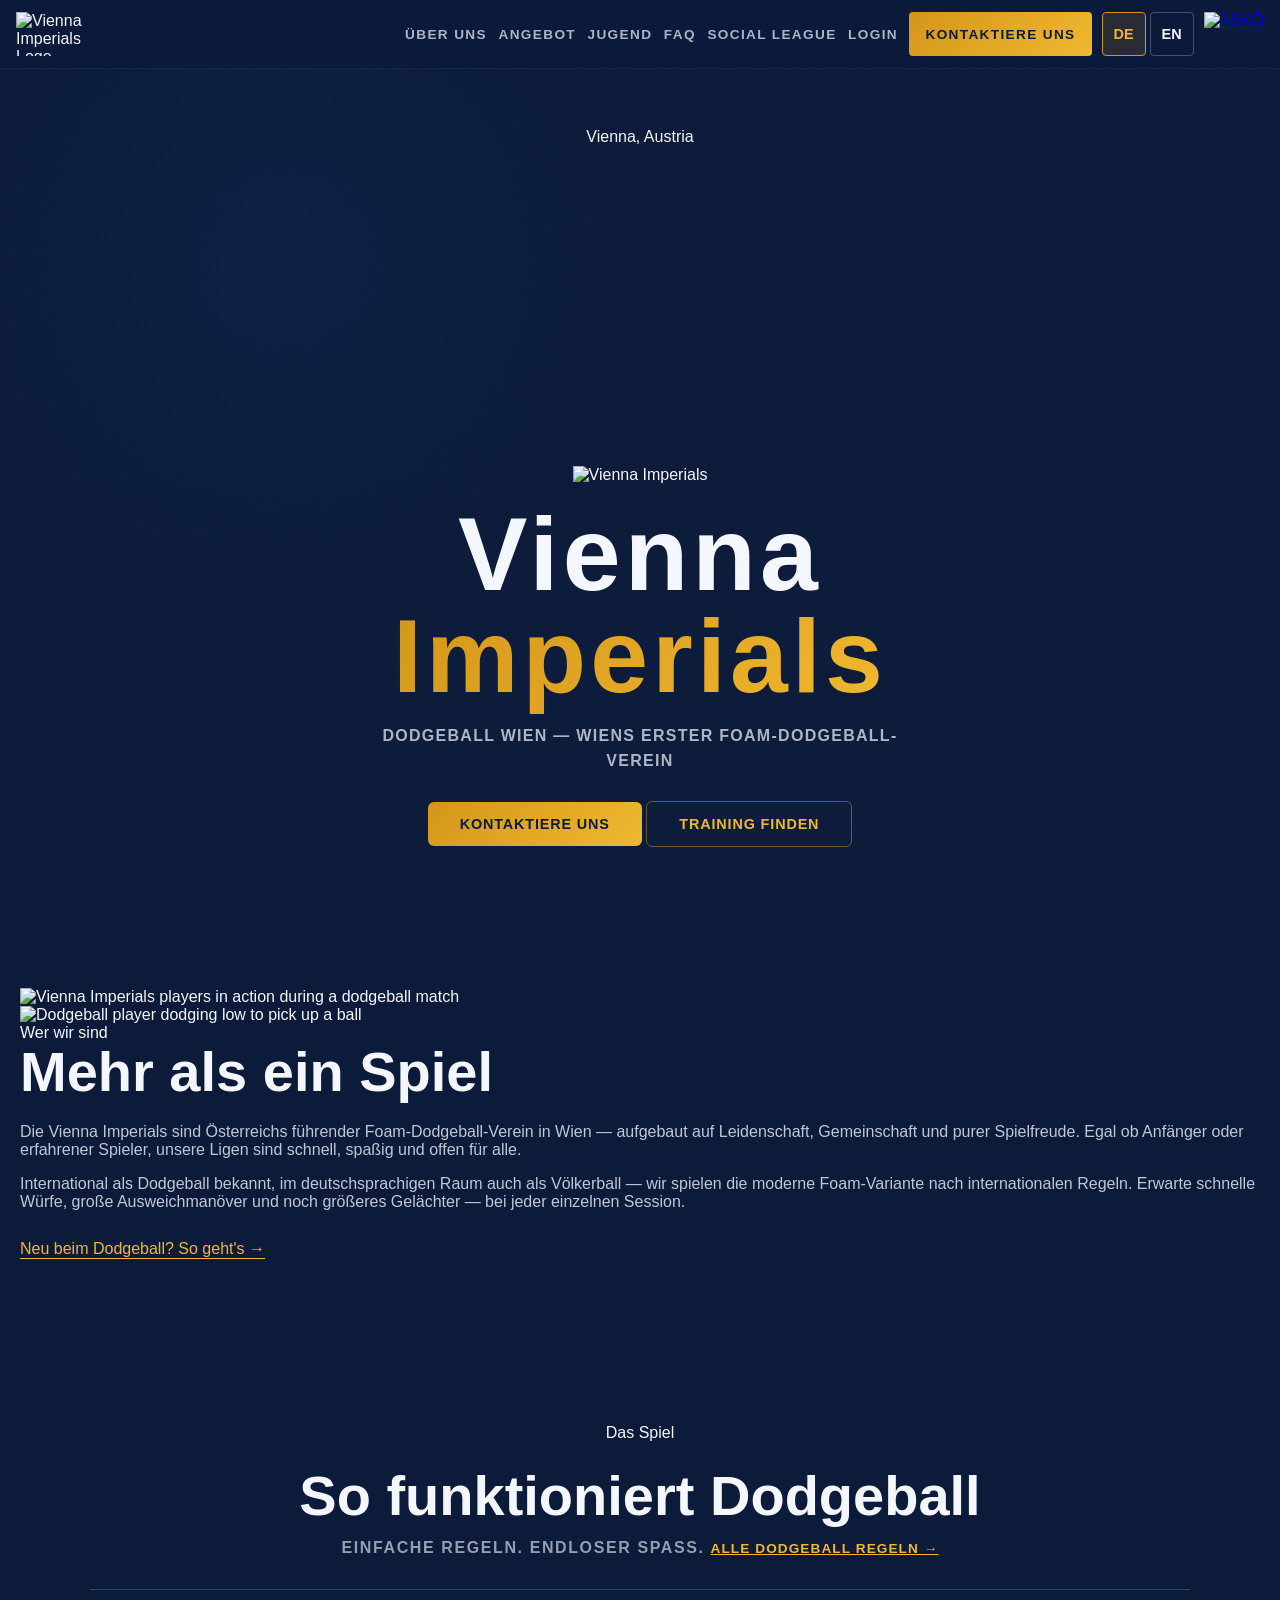
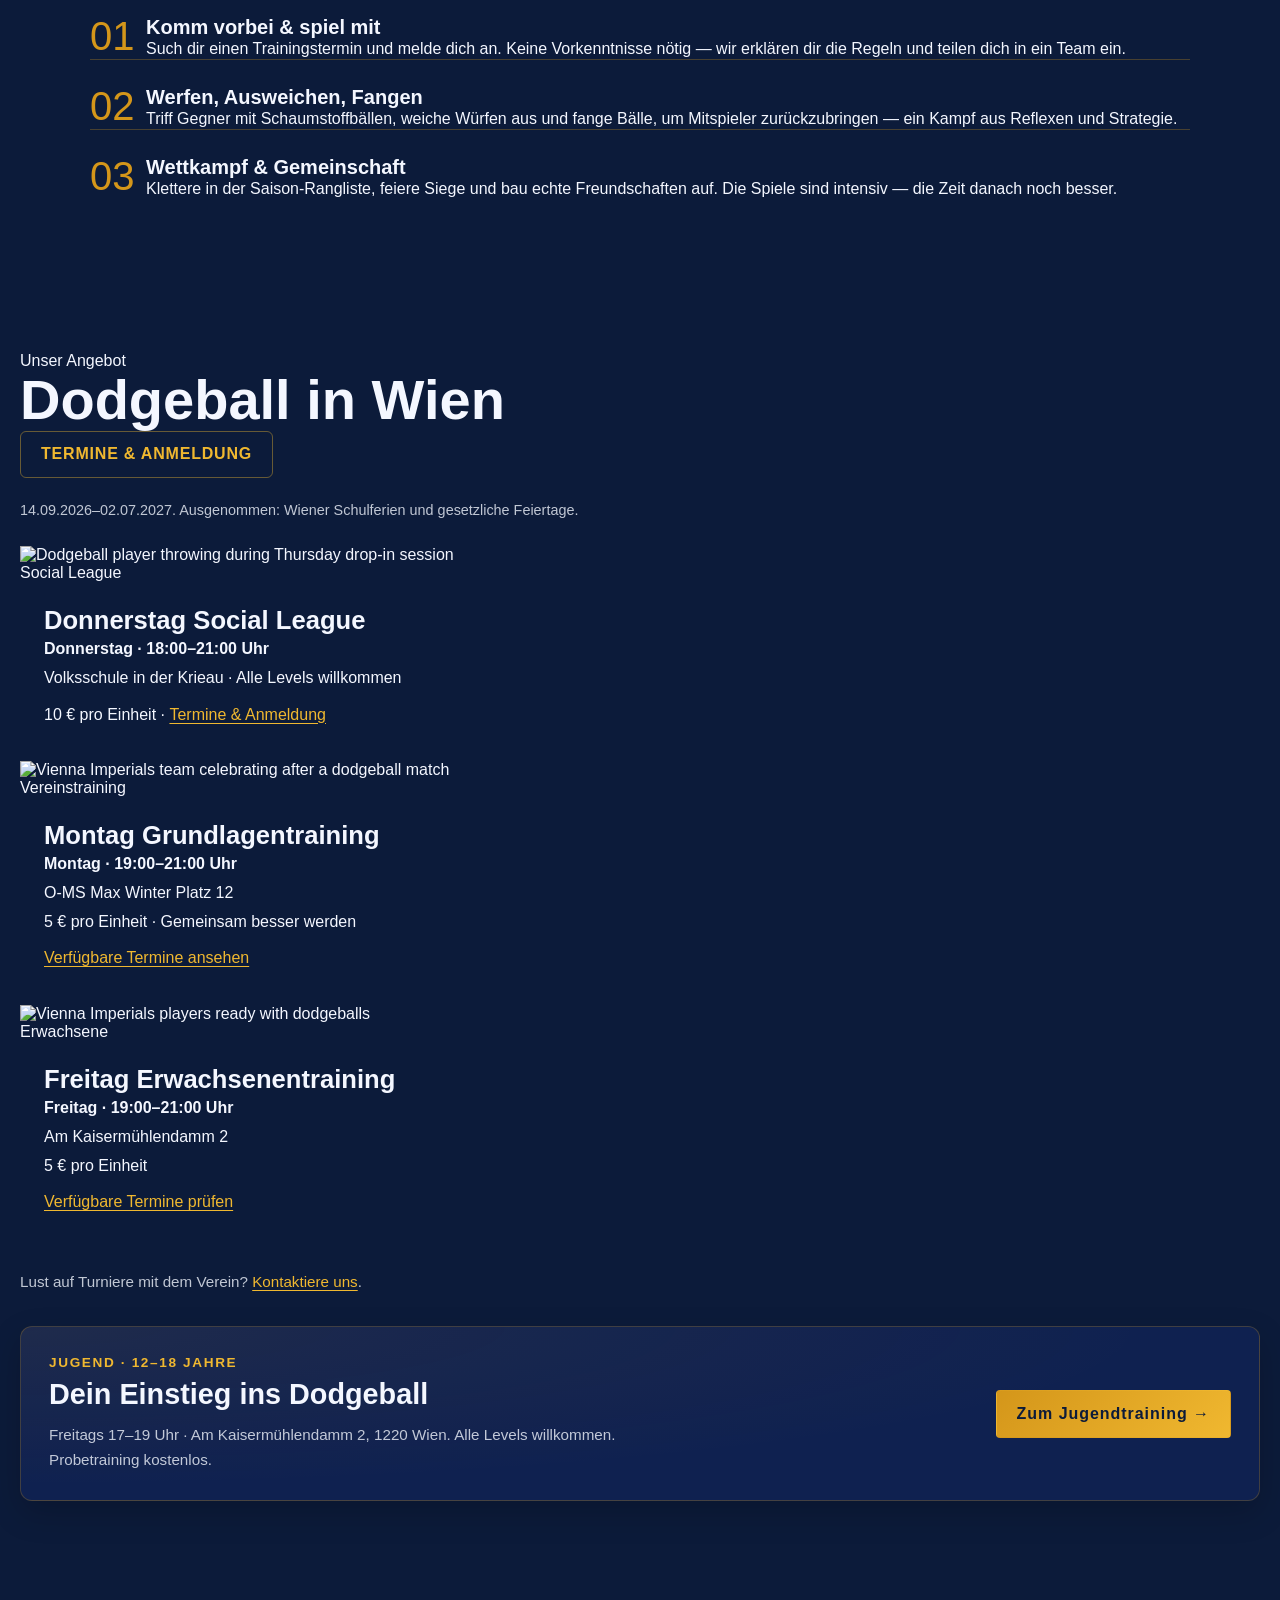
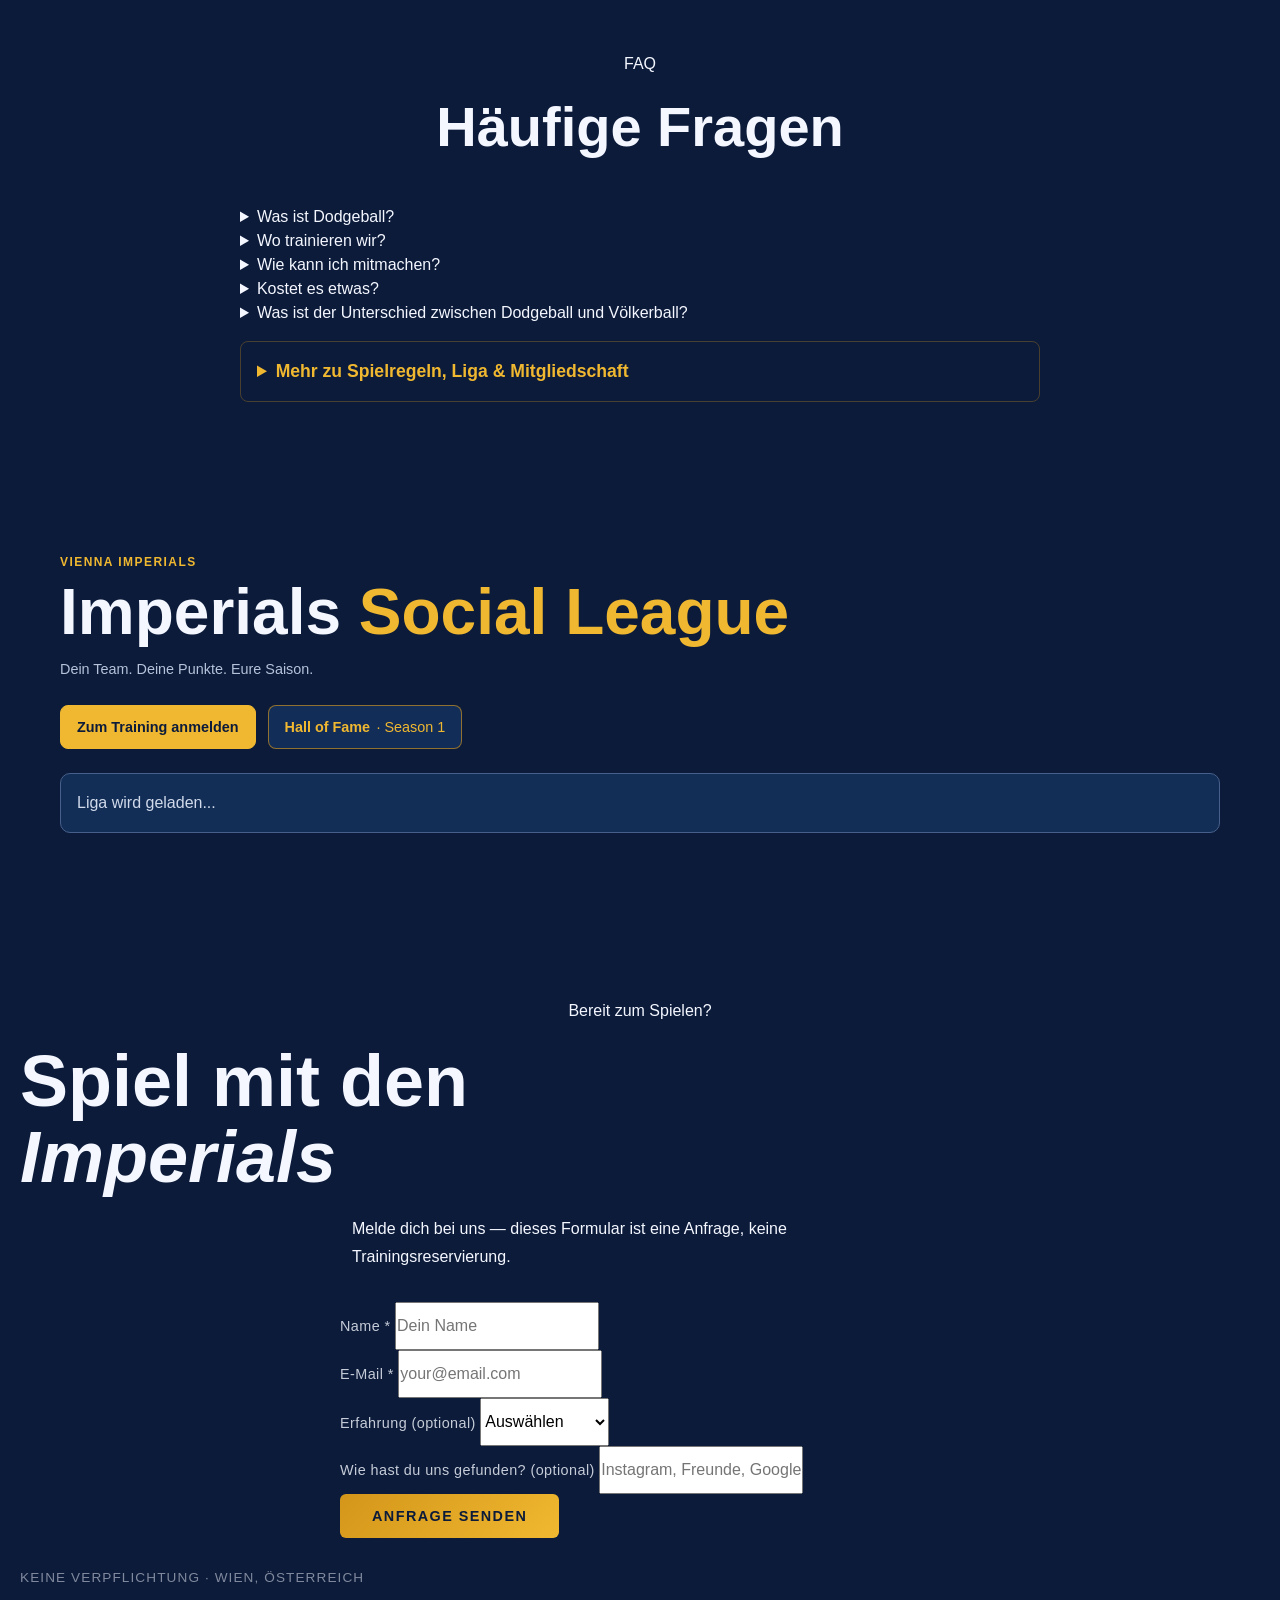
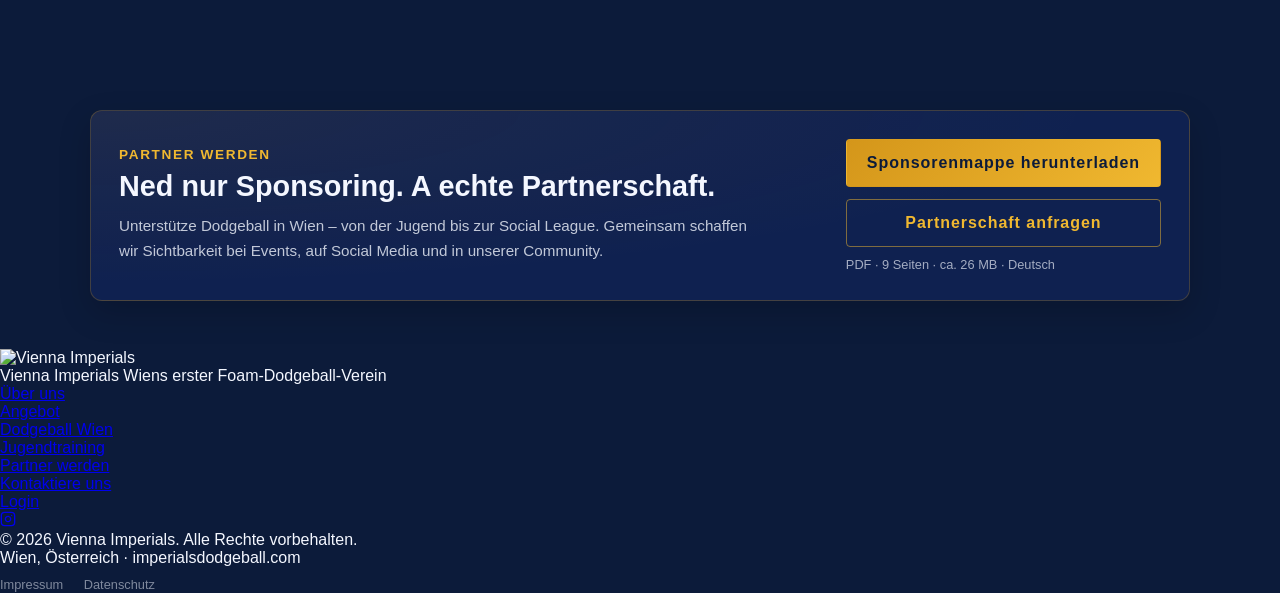
==== index.html @ 4cd4fb14 "Restore compact standings and centralize Head Ref login Default to Season 2 standings, keep rankings" ====
<!DOCTYPE html>
<html lang="de">
<head>
  <meta charset="UTF-8" />
  <meta name="viewport" content="width=device-width, initial-scale=1.0" />
  <link rel="icon" href="/favicon.ico" sizes="any">
  <link rel="icon" type="image/png" sizes="32x32" href="/favicon-32x32.png">
  <link rel="icon" type="image/png" sizes="16x16" href="/favicon-16x16.png">
  <link rel="apple-touch-icon" sizes="180x180" href="/apple-touch-icon.png">
  <title>Vienna Imperials — Dodgeball Wien | Völkerball in Wien</title>
  <meta name="description" content="Vienna Imperials – Dodgeball Wien. Wiens erster Foam-Dodgeball-Verein. Völkerball neu gedacht: Jetzt mitspielen! Vienna's first competitive foam dodgeball club." />
  <link rel="canonical" href="https://www.imperialsdodgeball.com/" />

  <!-- Hreflang -->
  <link rel="alternate" hreflang="de-AT" href="https://www.imperialsdodgeball.com/" />
  <link rel="alternate" hreflang="en" href="https://www.imperialsdodgeball.com/" />
  <link rel="alternate" hreflang="x-default" href="https://www.imperialsdodgeball.com/" />

  <!-- Open Graph -->
  <meta property="og:type" content="website" />
  <meta property="og:url" content="https://www.imperialsdodgeball.com/" />
  <meta property="og:title" content="Vienna Imperials — Dodgeball Wien | Völkerball in Wien" />
  <meta property="og:description" content="Vienna Imperials – Dodgeball Wien. Wiens erster Foam-Dodgeball-Verein. Völkerball neu gedacht: Jetzt mitspielen! Vienna's first competitive foam dodgeball club." />
  <meta property="og:image" content="https://www.imperialsdodgeball.com/og-image.jpg" />
  <meta property="og:image:width" content="1200" />
  <meta property="og:image:height" content="630" />
  <meta property="og:locale" content="de_AT" />
  <meta property="og:locale:alternate" content="en_GB" />
  <meta property="og:site_name" content="Vienna Imperials" />

  <!-- Twitter Card -->
  <meta name="twitter:card" content="summary_large_image" />
  <meta name="twitter:title" content="Vienna Imperials — Dodgeball Wien | Völkerball in Wien" />
  <meta name="twitter:description" content="Vienna Imperials – Dodgeball Wien. Wiens erster Foam-Dodgeball-Verein. Völkerball neu gedacht: Jetzt mitspielen!" />
  <meta name="twitter:image" content="https://www.imperialsdodgeball.com/og-image.jpg" />

  <!-- Schema.org SportsClub -->
  <script type="application/ld+json">
  {
    "@context": "https://schema.org",
    "@type": "SportsClub",
    "name": "Vienna Imperials",
    "alternateName": ["Vienna Imperials Dodgeball", "Dodgeball Wien", "Völkerball Wien"],
    "description": "Austria's first and premier foam dodgeball club, based in Vienna. Dodgeball Wien – Wiens erstes Dodgeball- und Völkerball-Team.",
    "url": "https://www.imperialsdodgeball.com",
    "logo": "https://www.imperialsdodgeball.com/cropped-Vienna-Imperials-03-1.png",
    "image": "https://www.imperialsdodgeball.com/cropped-Vienna-Imperials-03-1.png",
    "sport": "Dodgeball",
    "address": {
      "@type": "PostalAddress",
      "addressLocality": "Vienna",
      "addressRegion": "Wien",
      "addressCountry": "AT"
    },
    "areaServed": {
      "@type": "City",
      "name": "Vienna",
      "sameAs": "https://en.wikipedia.org/wiki/Vienna"
    },
    "contactPoint": {
      "@type": "ContactPoint",
      "email": "imperialsdodgeball@gmail.com",
      "contactType": "customer support"
    },
    "sameAs": ["https://www.instagram.com/imperialsdodgeball/"],
    "memberOf": {
      "@type": "SportsOrganization",
      "name": "ASKÖ",
      "url": "https://www.askoe.at"
    }
  }
  </script>

  <style>/*! tailwindcss v4.2.1 | MIT License | https://tailwindcss.com */@layer properties{@supports (((-webkit-hyphens:none)) and (not (margin-trim:inline))) or ((-moz-orient:inline) and (not (color:rgb(from red r g b)))){*,:before,:after,::backdrop{--tw-rotate-x:initial;--tw-rotate-y:initial;--tw-rotate-z:initial;--tw-skew-x:initial;--tw-skew-y:initial;--tw-border-style:solid;--tw-outline-style:solid;--tw-blur:initial;--tw-brightness:initial;--tw-contrast:initial;--tw-grayscale:initial;--tw-hue-rotate:initial;--tw-invert:initial;--tw-opacity:initial;--tw-saturate:initial;--tw-sepia:initial;--tw-drop-shadow:initial;--tw-drop-shadow-color:initial;--tw-drop-shadow-alpha:100%;--tw-drop-shadow-size:initial;--tw-backdrop-blur:initial;--tw-backdrop-brightness:initial;--tw-backdrop-contrast:initial;--tw-backdrop-grayscale:initial;--tw-backdrop-hue-rotate:initial;--tw-backdrop-invert:initial;--tw-backdrop-opacity:initial;--tw-backdrop-saturate:initial;--tw-backdrop-sepia:initial}}}.collapse{visibility:collapse}.invisible{visibility:hidden}.visible{visibility:visible}.fixed{position:fixed}.sticky{position:sticky}.container{width:100%}.block{display:block}.contents{display:contents}.flex{display:flex}.grid{display:grid}.hidden{display:none}.inline{display:inline}.inline-flex{display:inline-flex}.list-item{display:list-item}.table{display:table}.flex-shrink{flex-shrink:1}.border-collapse{border-collapse:collapse}.transform{transform:var(--tw-rotate-x,) var(--tw-rotate-y,) var(--tw-rotate-z,) var(--tw-skew-x,) var(--tw-skew-y,)}.flex-wrap{flex-wrap:wrap}.border{border-style:var(--tw-border-style);border-width:1px}.bg-gradient-to-t{--tw-gradient-position:to top in oklab;background-image:linear-gradient(var(--tw-gradient-stops))}.italic{font-style:italic}.underline{text-decoration-line:underline}.mix-blend-multiply{mix-blend-mode:multiply}.outline{outline-style:var(--tw-outline-style);outline-width:1px}.filter{filter:var(--tw-blur,) var(--tw-brightness,) var(--tw-contrast,) var(--tw-grayscale,) var(--tw-hue-rotate,) var(--tw-invert,) var(--tw-saturate,) var(--tw-sepia,) var(--tw-drop-shadow,)}.backdrop-filter{-webkit-backdrop-filter:var(--tw-backdrop-blur,) var(--tw-backdrop-brightness,) var(--tw-backdrop-contrast,) var(--tw-backdrop-grayscale,) var(--tw-backdrop-hue-rotate,) var(--tw-backdrop-invert,) var(--tw-backdrop-opacity,) var(--tw-backdrop-saturate,) var(--tw-backdrop-sepia,);backdrop-filter:var(--tw-backdrop-blur,) var(--tw-backdrop-brightness,) var(--tw-backdrop-contrast,) var(--tw-backdrop-grayscale,) var(--tw-backdrop-hue-rotate,) var(--tw-backdrop-invert,) var(--tw-backdrop-opacity,) var(--tw-backdrop-saturate,) var(--tw-backdrop-sepia,)}.transition{transition-property:color,background-color,border-color,outline-color,text-decoration-color,fill,stroke,--tw-gradient-from,--tw-gradient-via,--tw-gradient-to,opacity,box-shadow,transform,translate,scale,rotate,filter,-webkit-backdrop-filter,backdrop-filter,display,content-visibility,overlay,pointer-events;transition-timing-function:var(--tw-ease,ease);transition-duration:var(--tw-duration,0s)}.transition-all{transition-property:all;transition-timing-function:var(--tw-ease,ease);transition-duration:var(--tw-duration,0s)}@property --tw-rotate-x{syntax:"*";inherits:false}@property --tw-rotate-y{syntax:"*";inherits:false}@property --tw-rotate-z{syntax:"*";inherits:false}@property --tw-skew-x{syntax:"*";inherits:false}@property --tw-skew-y{syntax:"*";inherits:false}@property --tw-border-style{syntax:"*";inherits:false;initial-value:solid}@property --tw-outline-style{syntax:"*";inherits:false;initial-value:solid}@property --tw-blur{syntax:"*";inherits:false}@property --tw-brightness{syntax:"*";inherits:false}@property --tw-contrast{syntax:"*";inherits:false}@property --tw-grayscale{syntax:"*";inherits:false}@property --tw-hue-rotate{syntax:"*";inherits:false}@property --tw-invert{syntax:"*";inherits:false}@property --tw-opacity{syntax:"*";inherits:false}@property --tw-saturate{syntax:"*";inherits:false}@property --tw-sepia{syntax:"*";inherits:false}@property --tw-drop-shadow{syntax:"*";inherits:false}@property --tw-drop-shadow-color{syntax:"*";inherits:false}@property --tw-drop-shadow-alpha{syntax:"<percentage>";inherits:false;initial-value:100%}@property --tw-drop-shadow-size{syntax:"*";inherits:false}@property --tw-backdrop-blur{syntax:"*";inherits:false}@property --tw-backdrop-brightness{syntax:"*";inherits:false}@property --tw-backdrop-contrast{syntax:"*";inherits:false}@property --tw-backdrop-grayscale{syntax:"*";inherits:false}@property --tw-backdrop-hue-rotate{syntax:"*";inherits:false}@property --tw-backdrop-invert{syntax:"*";inherits:false}@property --tw-backdrop-opacity{syntax:"*";inherits:false}@property --tw-backdrop-saturate{syntax:"*";inherits:false}@property --tw-backdrop-sepia{syntax:"*";inherits:false}</style>
  <style>*,*::before,*::after{box-sizing:border-box;margin:0;padding:0}html{scroll-behavior:smooth}body{font-family:'Inter',sans-serif;background:#0C1B3A;color:#F4F7FF;overflow-x:hidden}::-webkit-scrollbar{width:6px}::-webkit-scrollbar-track{background:#0C1B3A}::-webkit-scrollbar-thumb{background:#D4961A;border-radius:3px}:root{--gold:#D4961A;--gold-lt:#F0B830;--red:#E8193C;--royal:#1A3D8F;--navy:#0F2150;--deep:#0C1B3A;--mid:#3567C0;--cloud:#F4F7FF;--brass:#8B7847;--border:rgba(53,103,192,0.22);--panel:#122060}.noise::before{content:'';position:absolute;inset:0;background-image:url("data:image/svg+xml,%3Csvg viewBox='0 0 256 256' xmlns='http://www.w3.org/2000/svg'%3E%3Cfilter id='n'%3E%3CfeTurbulence type='fractalNoise' baseFrequency='0.9' numOctaves='4' stitchTiles='stitch'/%3E%3C/filter%3E%3Crect width='100%25' height='100%25' filter='url(%23n)' opacity='0.03'/%3E%3C/svg%3E");pointer-events:none;opacity:0.4;z-index:1}.display{font-family:'Bebas Neue',sans-serif;letter-spacing:0.04em;line-height:0.95}.heading{font-family:'Barlow Condensed',sans-serif;font-weight:800;letter-spacing:-0.01em}:focus-visible{outline:2px solid var(--gold-lt);outline-offset:2px}.tier-badge{display:inline-block;font-family:'Barlow Condensed',sans-serif;font-weight:700;font-size:0.6rem;letter-spacing:0.12em;text-transform:uppercase;padding:2px 7px;border-radius:4px;margin-left:7px;vertical-align:middle}.tier-bronze{background:rgba(205,127,50,0.15);color:#CD7F32;border:1px solid rgba(205,127,50,0.25)}.tier-silver{background:rgba(192,192,192,0.1);color:#B0B8C8;border:1px solid rgba(192,192,192,0.2)}.tier-gold{background:rgba(212,150,26,0.15);color:var(--gold-lt);border:1px solid rgba(212,150,26,0.3)}.tier-platinum{background:rgba(100,200,255,0.1);color:#67E8F9;border:1px solid rgba(100,200,255,0.2)}</style>
  <!-- Self-hosted fonts (eliminates render-blocking Google Fonts chain) -->
  <style>@font-face{font-family:'Barlow Condensed';font-style:normal;font-weight:400;font-display:swap;src:url(/fonts/HTx3L3I-JCGChYJ8VI-L6OO_au7B6xHT2g.woff2) format('woff2')}@font-face{font-family:'Barlow Condensed';font-style:normal;font-weight:600;font-display:swap;src:url(/fonts/HTxwL3I-JCGChYJ8VI-L6OO_au7B4873z3bWuQ.woff2) format('woff2')}@font-face{font-family:'Barlow Condensed';font-style:normal;font-weight:700;font-display:swap;src:url(/fonts/HTxwL3I-JCGChYJ8VI-L6OO_au7B46r2z3bWuQ.woff2) format('woff2')}@font-face{font-family:'Barlow Condensed';font-style:normal;font-weight:800;font-display:swap;src:url(/fonts/HTxwL3I-JCGChYJ8VI-L6OO_au7B47b1z3bWuQ.woff2) format('woff2')}@font-face{font-family:'Barlow Condensed';font-style:normal;font-weight:900;font-display:swap;src:url(/fonts/HTxwL3I-JCGChYJ8VI-L6OO_au7B45L0z3bWuQ.woff2) format('woff2')}@font-face{font-family:'Bebas Neue';font-style:normal;font-weight:400;font-display:swap;src:url(/fonts/JTUSjIg69CK48gW7PXoo9Wlhyw.woff2) format('woff2')}@font-face{font-family:'Inter';font-style:normal;font-weight:400;font-display:swap;src:url(/fonts/UcC73FwrK3iLTeHuS_nVMrMxCp50SjIa1ZL7.woff2) format('woff2')}@font-face{font-family:'Inter';font-style:normal;font-weight:500;font-display:swap;src:url(/fonts/UcC73FwrK3iLTeHuS_nVMrMxCp50SjIa1ZL7.woff2) format('woff2')}@font-face{font-family:'Inter';font-style:normal;font-weight:600;font-display:swap;src:url(/fonts/UcC73FwrK3iLTeHuS_nVMrMxCp50SjIa1ZL7.woff2) format('woff2')}</style>
  <!-- Preload critical above-fold fonts -->
  <link rel="preload" href="/fonts/JTUSjIg69CK48gW7PXoo9Wlhyw.woff2" as="font" type="font/woff2" crossorigin />
  <link rel="preload" href="/fonts/HTxwL3I-JCGChYJ8VI-L6OO_au7B47b1z3bWuQ.woff2" as="font" type="font/woff2" crossorigin />

  <style>body{background:#0C1B3A;color:#F4F7FF}#navbar{position:fixed;top:0;left:0;right:0;z-index:1000;display:flex;align-items:center;padding:.75rem 2rem;background:rgba(12,27,58,.95);backdrop-filter:blur(12px);border-bottom:1px solid rgba(53,103,192,.15);transition:transform .3s ease}.nav-logo{display:flex;align-items:center;gap:.5rem;text-decoration:none;color:#F4F7FF}.nav-logo span{font-family:'Barlow Condensed',sans-serif;font-weight:800;font-size:1.1rem;letter-spacing:.04em;text-transform:uppercase}.nav-links{display:flex;list-style:none;gap:1.5rem;margin-left:auto;align-items:center}.nav-links a{font-family:'Barlow Condensed',sans-serif;font-weight:600;font-size:.85rem;letter-spacing:.1em;text-transform:uppercase;color:rgba(244,247,255,.7);text-decoration:none;transition:color .2s}.nav-cta{background:linear-gradient(135deg,#D4961A,#F0B830);color:#0C1B3A!important;padding:6px 16px;border-radius:4px;font-weight:700!important}.nav-toggle{display:none}#hero{position:relative;min-height:100vh;display:flex;align-items:center;justify-content:center;overflow:hidden;padding:6rem 2rem 4rem}.hero-content{position:relative;z-index:2;text-align:center;max-width:700px}.hero-title{font-family:'Bebas Neue',sans-serif;font-size:clamp(4rem,12vw,9rem);letter-spacing:.04em;line-height:.95;color:#F4F7FF}.hero-title span{background:linear-gradient(135deg,#D4961A,#F0B830);-webkit-background-clip:text;-webkit-text-fill-color:transparent;background-clip:text}.hero-sub{font-family:'Barlow Condensed',sans-serif;font-weight:600;font-size:1.1rem;letter-spacing:.15em;text-transform:uppercase;color:rgba(244,247,255,.7);margin-top:1rem}.btn-primary{display:inline-block;font-family:'Barlow Condensed',sans-serif;font-weight:700;font-size:.9rem;letter-spacing:.1em;text-transform:uppercase;padding:14px 32px;border-radius:6px;background:linear-gradient(135deg,#D4961A,#F0B830);color:#0C1B3A;text-decoration:none;border:none;cursor:pointer}.btn-secondary{display:inline-block;font-family:'Barlow Condensed',sans-serif;font-weight:700;font-size:.9rem;letter-spacing:.1em;text-transform:uppercase;padding:14px 32px;border-radius:6px;background:transparent;color:#F0B830;border:1px solid rgba(240,184,48,.4);text-decoration:none;cursor:pointer}.reveal{opacity:0;transform:translateY(30px);transition:opacity .8s ease,transform .8s ease}.revealVisible{opacity:1;transform:translateY(0)}#progress-bar{position:fixed;top:0;left:0;height:2px;background:linear-gradient(90deg,#D4961A,#F0B830);z-index:10001;transition:width .15s ease-out}@media(max-width:768px){.nav-links{display:none}.nav-toggle{display:flex}}</style>
  <link rel="stylesheet" href="/site.css?v=20260912" />
  <link rel="stylesheet" href="/league.css?v=20260912c" />
  <link rel="stylesheet" href="/club-content.css?v=20260912" />
  <link rel="stylesheet" href="/public-ui.css?v=20260912b" />
</head>
<body>
  <a href="#main" class="public-skip" data-en="Skip to content">Zum Inhalt springen</a>

  <!-- Progress bar -->
  <div id="progress-bar" style="width:0%"></div>

  <!-- ══ NAVIGATION ══ -->
  <nav id="navbar" role="navigation" aria-label="Main navigation">
    <a href="#hero" class="nav-logo">
      <img src="logo.webp" alt="Vienna Imperials Logo" width="70" height="44" />
      <span>Vienna Imperials</span>
    </a>
    <ul class="nav-links">
      <li><a href="#about" data-en="About">Über uns</a></li>
      <li><a href="#league" data-en="Training">Angebot</a></li>
      <li><a href="/jugendtraining-wien" data-en="Youth">Jugend</a></li>
      <li><a href="#faq">FAQ</a></li>
      <li><a href="#training-league" data-en="Social League">Social League</a></li>
      <li><a href="/member" data-en="Login">Login</a></li>
      <li><a href="#cta" class="nav-cta" data-en="Contact us">Kontaktiere uns</a></li>
    </ul>
    <div class="site-language" role="group" aria-label="Sprache / Language">
      <button type="button" data-site-language="de" aria-pressed="true" lang="de">DE</button>
      <button type="button" data-site-language="en" aria-pressed="false" lang="en">EN</button>
    </div>
    <button class="nav-toggle" aria-label="Menü öffnen oder schließen" data-en-aria-label="Open or close menu" aria-expanded="false" id="navToggleBtn">
      <span></span><span></span><span></span>
    </button>
    <a href="https://www.askoe.at" target="_blank" rel="noopener" class="nav-asko" aria-label="ASKÖ">
      <img src="asko-logo-64.webp" alt="ASKÖ" loading="lazy" width="32" height="32" />
    </a>
  </nav>

  <main id="main" role="main">
  <!-- ══ HERO ══ -->
  <section id="hero">
    <div class="hero-bg noise">
      <div class="hero-bg-radial-1"></div>
      <div class="hero-bg-radial-2"></div>
      <div class="hero-bg-radial-3"></div>
      <div class="hero-grid"></div>
    </div>

    <div class="hero-content">
      <div class="hero-badge reveal">
        <div class="hero-badge-dot"></div>
        Vienna, Austria
      </div>

      <div class="hero-logo-wrap reveal reveal-delay-1">
        <div class="hero-logo-glow"></div>
        <picture>
          <source srcset="logo.webp" type="image/webp" />
          <img src="cropped-Vienna-Imperials-03-1.png" alt="Vienna Imperials" class="hero-logo" width="280" height="280" />
        </picture>
      </div>

      <h1 class="hero-title reveal reveal-delay-2">
        Vienna<br/><span>Imperials</span>
      </h1>

      <p class="hero-sub reveal reveal-delay-3" data-en="Dodgeball Vienna — Vienna's first foam dodgeball club">Dodgeball Wien — Wiens erster Foam-Dodgeball-Verein</p>

      <div class="hero-ctas reveal reveal-delay-4">
        <a href="#cta" class="btn-primary" data-en="Contact us">Kontaktiere uns</a>
        <a href="#league" class="btn-secondary" data-en="Find your training">Training finden</a>
      </div>
    </div>

  </section>

  <!-- ══ ABOUT ══ -->
  <section id="about">
    <div class="about-grid">
      <div class="about-visual reveal">
        <div class="about-img-wrap">
          <img src="imperials-about-1.webp" srcset="imperials-about-1-400.webp 400w, imperials-about-1.webp 600w" sizes="(max-width: 900px) 50vw, 460px" alt="Vienna Imperials players in action during a dodgeball match" class="about-img-main" loading="lazy" width="600" height="400" />
        </div>
        <div class="about-img-wrap">
          <img src="imperials-about-2.webp" srcset="imperials-about-2-400.webp 400w, imperials-about-2.webp 800w" sizes="(max-width: 900px) 50vw, 460px" alt="Dodgeball player dodging low to pick up a ball" class="about-img-secondary" loading="lazy" width="600" height="400" />
        </div>
      </div>

      <div>
        <div class="lang-content" data-section="about" data-lang="de">
          <p class="section-label reveal">Wer wir sind</p>
          <div class="gold-line reveal reveal-delay-1"></div>
          <h2 class="section-title gold-underline reveal reveal-delay-1">
            Mehr als ein Spiel
          </h2>
          <p class="section-body reveal reveal-delay-2" style="margin-top:1.25rem;">
            Die Vienna Imperials sind Österreichs führender Foam-Dodgeball-Verein in Wien — aufgebaut auf Leidenschaft, Gemeinschaft und purer Spielfreude. Egal ob Anfänger oder erfahrener Spieler, unsere Ligen sind schnell, spaßig und offen für alle.
          </p>
          <p class="section-body reveal reveal-delay-2" style="margin-top:1rem;">
            International als Dodgeball bekannt, im deutschsprachigen Raum auch als Völkerball — wir spielen die moderne Foam-Variante nach internationalen Regeln. Erwarte schnelle Würfe, große Ausweichmanöver und noch größeres Gelächter — bei jeder einzelnen Session.
          </p>
        </div>
        <div class="lang-content" data-section="about" data-lang="en" style="display:none;">
          <p class="section-label">Who We Are</p>
          <div class="gold-line"></div>
          <h2 class="section-title gold-underline">
            More Than a Game
          </h2>
          <p class="section-body" style="margin-top:1.25rem;">
            The Vienna Imperials are Austria's leading foam dodgeball club in Vienna — built on passion, community, and the pure joy of the game. Whether you're a first-timer or a seasoned player, our leagues are designed to be fast, fun, and welcoming to everyone.
          </p>
          <p class="section-body" style="margin-top:1rem;">
            Known internationally as dodgeball, and in German-speaking countries as Völkerball — we play the modern foam variant under international rules. Expect fast throws, big dodges, and even bigger laughs — every single session.
          </p>
        </div>

        <a class="public-text-link" href="#how" data-en="New to dodgeball? Here's how it works →">Neu beim Dodgeball? So geht's &rarr;</a>
      </div>
    </div>
  </section>

  <!-- ══ HOW IT WORKS ══ -->
  <section id="how">
    <div class="how-bg-radial"></div>
    <div style="max-width:1100px; margin:0 auto; position:relative; z-index:1;">
      <div style="text-align:center;">
        <p class="section-label reveal" data-en="The game">Das Spiel</p>
        <div class="gold-line reveal reveal-delay-1" style="margin:0 auto 1.5rem;"></div>
        <h2 class="section-title reveal reveal-delay-1" data-en="How dodgeball works">So funktioniert Dodgeball</h2>
        <p style="font-family:'Barlow Condensed',sans-serif; font-weight:600; font-size:1rem; letter-spacing:0.1em; text-transform:uppercase; color:rgba(244,247,255,0.6); margin-top:0.75rem;" class="reveal reveal-delay-2">
          <span data-en="Simple rules. Endless fun.">Einfache Regeln. Endloser Spaß.</span> <a href="/dodgeball-wien#regeln" data-en="All dodgeball rules →" style="color:var(--gold-lt);text-decoration:underline;font-size:.85rem;letter-spacing:.08em;">Alle Dodgeball Regeln &rarr;</a>
        </p>
      </div>

      <div class="lang-content" data-section="how" data-lang="de">
        <div class="how-grid">
          <div class="how-card reveal reveal-delay-1">
            <div class="how-card-number">01</div>
            <div class="how-icon" aria-hidden="true">&#127952;</div>
            <h3 class="how-card-title">Komm vorbei &amp; spiel mit</h3>
            <p class="how-card-text">
              Such dir einen Trainingstermin und melde dich an. Keine Vorkenntnisse nötig — wir erklären dir die Regeln und teilen dich in ein Team ein.
            </p>
          </div>
          <div class="how-card reveal reveal-delay-2">
            <div class="how-card-number">02</div>
            <div class="how-icon" aria-hidden="true">&#9889;</div>
            <h3 class="how-card-title">Werfen, Ausweichen, Fangen</h3>
            <p class="how-card-text">
              Triff Gegner mit Schaumstoffbällen, weiche Würfen aus und fange Bälle, um Mitspieler zurückzubringen — ein Kampf aus Reflexen und Strategie.
            </p>
          </div>
          <div class="how-card reveal reveal-delay-3">
            <div class="how-card-number">03</div>
            <div class="how-icon" aria-hidden="true">&#127942;</div>
            <h3 class="how-card-title">Wettkampf &amp; Gemeinschaft</h3>
            <p class="how-card-text">
              Klettere in der Saison-Rangliste, feiere Siege und bau echte Freundschaften auf. Die Spiele sind intensiv — die Zeit danach noch besser.
            </p>
          </div>
        </div>
      </div>
      <div class="lang-content" data-section="how" data-lang="en" style="display:none;">
        <div class="how-grid">
          <div class="how-card">
            <div class="how-card-number">01</div>
            <div class="how-icon" aria-hidden="true">&#127952;</div>
            <h3 class="how-card-title">Show Up &amp; Team Up</h3>
            <p class="how-card-text">
              Pick a training session and register. No experience needed — we'll explain the rules and find you a team.
            </p>
          </div>
          <div class="how-card">
            <div class="how-card-number">02</div>
            <div class="how-icon" aria-hidden="true">&#9889;</div>
            <h3 class="how-card-title">Throw, Dodge, Catch</h3>
            <p class="how-card-text">
              Use foam balls to eliminate opponents. Dodge incoming throws, catch them to bring your teammates back — it's a battle of reflexes and strategy.
            </p>
          </div>
          <div class="how-card">
            <div class="how-card-number">03</div>
            <div class="how-icon" aria-hidden="true">&#127942;</div>
            <h3 class="how-card-title">Compete &amp; Connect</h3>
            <p class="how-card-text">
              Climb the seasonal leaderboard, celebrate wins, and build real friendships. Games are intense — social time after is even better.
            </p>
          </div>
        </div>
      </div>
    </div>
  </section>

  <!-- ══ LEAGUE ══ -->
  <section id="league">
    <div class="league-inner">
      <div class="league-header">
        <div>
          <p class="section-label reveal" data-en="Training &amp; events">Unser Angebot</p>
          <div class="gold-line reveal reveal-delay-1"></div>
          <h2 class="section-title reveal reveal-delay-1" data-en="Dodgeball in Vienna">Dodgeball in Wien</h2>
        </div>
        <a href="/member#training" class="btn-secondary reveal reveal-delay-2" data-en="Dates &amp; registration">Termine &amp; Anmeldung</a>
      </div>

      <p class="section-body public-season-note" data-en="14 September 2026–2 July 2027 inclusive. No training during Vienna school holidays or Austrian public holidays.">14.09.2026–02.07.2027. Ausgenommen: Wiener Schulferien und gesetzliche Feiertage.</p>
      <div class="league-cards">
        <!-- Card 1 -->
        <div class="league-card reveal reveal-delay-1">
          <div class="league-card-img-wrap">
            <img src="imperials-action-1.webp" srcset="imperials-action-1-400.webp 400w, imperials-action-1.webp 800w" sizes="(max-width: 960px) 100vw, 50vw" alt="Dodgeball player throwing during Thursday drop-in session" class="league-card-img img-pos-upper" loading="lazy" width="800" height="533" />
          </div>
          <span class="league-card-tag tag-gold" data-en="Social League">Social League</span>
          <div class="league-card-body">
            <h3 class="league-card-title" data-en="Thursday Social League">Donnerstag Social League</h3>
            <div class="league-card-meta">
              <strong data-en="Thursday · 18:00–21:00">Donnerstag · 18:00–21:00 Uhr</strong><br/>
              <span data-en="Volksschule in der Krieau · All levels welcome">Volksschule in der Krieau · Alle Levels willkommen</span><br/>
              <span data-en="€10 per session">10 € pro Einheit</span> · <a href="/member#training" data-en="Check dates &amp; register">Termine &amp; Anmeldung</a>
            </div>
          </div>
        </div>

        <!-- Card 2 -->
        <div class="league-card reveal reveal-delay-2">
          <div class="league-card-img-wrap">
            <img src="imperials-action-2.webp" srcset="imperials-action-2-400.webp 400w, imperials-action-2.webp 800w" sizes="(max-width: 960px) 100vw, 50vw" alt="Vienna Imperials team celebrating after a dodgeball match" class="league-card-img img-pos-upper" loading="lazy" width="800" height="533" />
          </div>
          <span class="league-card-tag tag-red" data-en="Club training">Vereinstraining</span>
          <div class="league-card-body">
            <h3 class="league-card-title" data-en="Monday basic skills">Montag Grundlagentraining</h3>
            <div class="league-card-meta">
              <strong data-en="Monday · 19:00–21:00">Montag · 19:00–21:00 Uhr</strong><br/>
              O-MS Max Winter Platz 12<br/>
              <span data-en="€5 per session · Build your skills together">5 € pro Einheit · Gemeinsam besser werden</span><br/>
              <a href="/member#training" data-en="View available sessions">Verfügbare Termine ansehen</a>
            </div>
          </div>
        </div>

        <!-- Card 3 -->
        <div class="league-card reveal reveal-delay-3">
          <div class="league-card-img-wrap">
            <img src="imperials-action-4.webp" srcset="imperials-action-4-700.webp 700w, imperials-action-4.webp 1400w" sizes="(max-width: 960px) 100vw, 50vw" alt="Vienna Imperials players ready with dodgeballs" class="league-card-img img-pos-top" loading="lazy" width="1400" height="933" />
          </div>
          <span class="league-card-tag tag-gold" data-en="Adults">Erwachsene</span>
          <div class="league-card-body">
            <h3 class="league-card-title" data-en="Friday adult training">Freitag Erwachsenentraining</h3>
            <div class="league-card-meta">
              <strong data-en="Friday · 19:00–21:00">Freitag · 19:00–21:00 Uhr</strong><br/>
              Am Kaiserm&uuml;hlendamm 2<br/>
              <span data-en="€5 per session">5 € pro Einheit</span><br/>
              <a href="/member#training" data-en="Check available sessions">Verfügbare Termine prüfen</a>
            </div>
          </div>
        </div>
      </div>
      <p class="public-offer-note"><span data-en="Want to compete with the club?">Lust auf Turniere mit dem Verein?</span> <a href="#cta" data-en="Contact us">Kontaktiere uns</a>.</p>
      <aside class="club-callout club-youth-callout" aria-labelledby="youth-callout-heading">
        <div class="club-copy">
          <p class="club-eyebrow" data-en="Youth · Ages 12–18">Jugend &middot; 12&ndash;18 Jahre</p>
          <h3 class="club-title" id="youth-callout-heading" data-en="Your start in dodgeball">Dein Einstieg ins Dodgeball</h3>
          <p data-en="Fridays 17:00–19:00 · Am Kaisermühlendamm 2, 1220 Vienna. All levels welcome. Free trial training.">Freitags 17&ndash;19 Uhr &middot; Am Kaiserm&uuml;hlendamm 2, 1220 Wien. Alle Levels willkommen. Probetraining kostenlos.</p>
        </div>
        <div class="club-actions">
          <a class="club-button" href="/jugendtraining-wien" data-en="Youth training →">Zum Jugendtraining &rarr;</a>
        </div>
      </aside>
    </div>
  </section>

  <!-- ══ FAQ ══ -->
  <section id="faq">
    <div style="max-width:800px;margin:0 auto;position:relative;z-index:1;">
      <div style="text-align:center;margin-bottom:3rem;">
        <p class="section-label reveal">FAQ</p>
        <div class="gold-line reveal reveal-delay-1" style="margin:0 auto 1.5rem;"></div>
        <h2 class="section-title reveal reveal-delay-1" data-en="Common questions">Häufige Fragen</h2>
      </div>
      <div id="faqDe" lang="de" data-public-language="de" class="faq-list reveal">
        <details class="faq-item">
          <summary class="faq-question">Was ist Dodgeball?</summary>
          <p class="faq-answer">Dodgeball ist ein Mannschaftssport, bei dem zwei Teams versuchen, die Spieler des gegnerischen Teams durch Treffen mit weichen Schaumstoffbällen auszuscheiden. Gefangene Bälle bringen ausgeschiedene Mitspieler zurück ins Spiel. <a href="/dodgeball-wien" style="color:var(--gold-lt);text-decoration:underline;">Mehr über Dodgeball in Wien &rarr;</a></p>
        </details>
        <details class="faq-item">
          <summary class="faq-question">Wo trainieren wir?</summary>
          <p class="faq-answer">Montag 19:00–21:00 Uhr: Grundlagentraining, O-MS Max Winter Platz 12. Donnerstag 18:00–21:00 Uhr: Social League, Volksschule in der Krieau. Freitag: Jugend 17:00–19:00 Uhr und Erwachsene 19:00–21:00 Uhr, Am Kaisermühlendamm 2. Die Saison läuft vom 14. September 2026 bis einschließlich 2. Juli 2027, ausgenommen Wiener Schulferien und österreichische gesetzliche Feiertage. <a href="#league" style="color:var(--gold-lt);">Alle Trainings</a>.</p>
        </details>
        <details class="faq-item">
          <summary class="faq-question">Wie kann ich mitmachen?</summary>
          <p class="faq-answer">Neu dabei? Schreib an <a href="mailto:imperialsdodgeball@gmail.com" style="color:var(--gold-lt);">imperialsdodgeball@gmail.com</a> oder nutze <a href="#cta" style="color:var(--gold-lt);">unser Kontaktformular</a>. Für konkrete Trainingstermine prüfe die Verfügbarkeit und melde dich im <a href="/member#training" style="color:var(--gold-lt);">Mitgliederbereich</a> an. Das Kontaktformular reserviert keinen Trainingsplatz.</p>
        </details>
        <details class="faq-item">
          <summary class="faq-question">Kostet es etwas?</summary>
          <p class="faq-answer">Social League am Donnerstag: 10 € pro Einheit. Montags- und Freitagstraining: 5 € pro Einheit. Semesterkarte: 100 €; Jahreskarte: 180 €. Das <a href="/jugendtraining-wien" style="color:var(--gold-lt);">Jugend-Probetraining (12–18 Jahre)</a> ist kostenlos. Bei Fragen zu Kartenumfang oder myClubs schreib uns.</p>
        </details>

        <details class="faq-item">
          <summary class="faq-question">Was ist der Unterschied zwischen Dodgeball und Völkerball?</summary>
          <p class="faq-answer">Dodgeball ist die internationale, moderne Variante von Völkerball. Wir spielen nach den offiziellen Regeln der World Dodgeball Federation — mit weichen Schaumstoffbällen, ohne Gefängnisfeld, und mit Fangregeln, die ausgeschiedene Spieler zurückbringen. Schneller, strategischer und sicherer als klassischer Völkerball. <a href="/dodgeball-wien#was-ist-dodgeball" style="color:var(--gold-lt);text-decoration:underline;">Völkerball vs. Dodgeball &rarr;</a></p>
        </details>

        <details class="public-faq-more">
          <summary>Mehr zu Spielregeln, Liga &amp; Mitgliedschaft</summary>
        <h3 class="faq-category">Rund um den Einstieg</h3>
        <details class="faq-item">
          <summary class="faq-question">Was genau ist die Social League?</summary>
          <p class="faq-answer">Bei der Social League steht das Miteinander im Vordergrund: Du wirst vor Ort per Losverfahren in ein Team eingeteilt, lernst jedes Mal neue Leute kennen, und der Fokus liegt auf Spaß statt Wettkampf.</p>
        </details>
        <details class="faq-item">
          <summary class="faq-question">Muss ich Profi sein, um mitzuspielen?</summary>
          <p class="faq-answer">Absolut nicht! Ob Nationalteamspieler oder absoluter Neuling – bei uns ist jede*r willkommen. Wir mischen die Teams bunt durch, damit alle voneinander lernen und auf ihre Kosten kommen.</p>
        </details>

        <h3 class="faq-category">Spielregeln</h3>
        <details class="faq-item">
          <summary class="faq-question">Wie startet ein Spiel?</summary>
          <p class="faq-answer">Zu Beginn liegen 6 Bälle auf der Mittellinie. Beim Anpfiff sprinten beide Teams los: Dein Team schnappt sich die 3 Bälle auf der rechten Seite, das Gegnerteam die 3 auf der linken – und dann heißt es: Ready, set, dodge!</p>
        </details>
        <details class="faq-item">
          <summary class="faq-question">Was passiert, wenn mein Wurf gefangen wird?</summary>
          <p class="faq-answer">Zwei Dinge auf einmal: Du bist ausgeschieden und musst das Feld verlassen. Gleichzeitig darf das gegnerische Team einen ihrer ausgeschiedenen Spieler zurückholen. Ein einziger Fang kann das Blatt komplett wenden!</p>
        </details>
        <details class="faq-item">
          <summary class="faq-question">Wann ist eine Spielrunde zu Ende?</summary>
          <p class="faq-answer">Ein Spiel endet entweder nach Ablauf der regulären Spielzeit oder wenn ein Team alle Spieler*innen des Gegners eliminiert hat – das nennen wir „Full Clear".</p>
        </details>

        <h3 class="faq-category">Turnierformat &amp; Finale</h3>
        <details class="faq-item">
          <summary class="faq-question">Wie läuft das Turnier ab?</summary>
          <p class="faq-answer">Wir spielen im Round-Robin-Format – jedes Team trifft einmal auf jedes andere. So hast du garantiert viele Spiele und triffst alle Mitspieler*innen in der Halle.</p>
        </details>
        <details class="faq-item">
          <summary class="faq-question">Was ist das „Last WoMen Standing"?</summary>
          <p class="faq-answer">Unser großes Highlight zum Abschluss! In gemischten Teams kämpfen alle gemeinsam um den Titel der letzten verbleibenden Personen auf dem Feld – ein echtes Spektakel.</p>
        </details>

        <h3 class="faq-category">Mitgliedschaft &amp; Kosten</h3>
        <details class="faq-item">
          <summary class="faq-question">Welche Mitgliedschaftsmodelle gibt es?</summary>
          <p class="faq-answer">Jahreskarte: 180 €/Jahr. Semesterkarte: 100 €/Semester. Einzelne Einheiten: Montags- &amp; Freitagstraining 5 €, Social League am Donnerstag 10 €. Den genauen Kartenumfang und die passende Option klärst du mit dem Verein.</p>
        </details>
        <details class="faq-item">
          <summary class="faq-question">Kann ich myClubs nutzen?</summary>
          <p class="faq-answer">Ja! Wir sind myClubs-Partner. Du kannst deinen Check-in für alle drei Termine nutzen – egal ob beim Technik-Training am Montag oder Freitag oder bei der Social League am Donnerstag.</p>
        </details>

        <h3 class="faq-category">Punkte &amp; Ranking</h3>
        <details class="faq-item">
          <summary class="faq-question">Wie werden Punkte vergeben?</summary>
          <p class="faq-answer">Die Platzierungspunkte aller bestätigten Trainings zählen zur Saison. Das jeweilige Punkteschema steht bei der <a href="#training-league" style="color:var(--gold-lt);">Saison-Rangliste</a>; Matchpunkte sind davon getrennt. Über die Saisonauswahl findest du auch das abgeschlossene Season-1-Archiv mit 125 Spielern und der Hall of Fame. Gleiche Punkte teilen sich den Rang.</p>
        </details>
        <details class="faq-item">
          <summary class="faq-question">Gibt es auch Punkte beim Finale?</summary>
          <p class="faq-answer">In Season 1 wurden beim „Last WoMen Standing" individuelle Punkte vergeben: 1. Platz (1 Dame &amp; 1 Herr) = je 1 Pkt, 2. Platz = je 0,5 Pkt. Das ist Teil des eingefrorenen Archivs. Für aktuelle Saisons gilt das jeweils angezeigte Punkteschema.</p>
        </details>
        <details class="faq-item">
          <summary class="faq-question">Wo finde ich das aktuelle Ranking?</summary>
          <p class="faq-answer">Alle Ergebnisse und die aktuelle <a href="#rankings" style="color:var(--gold-lt);">Rangliste</a> werden regelmäßig auf unserer Website aktualisiert. Als Mitglied kannst du deine Statistiken auch im <a href="/member" style="color:var(--gold-lt);">Mitgliederbereich</a> einsehen.</p>
        </details>
        </details>
      </div>
      <div id="faqEn" lang="en" data-public-language="en" class="faq-list reveal" hidden>
        <details class="faq-item">
          <summary class="faq-question">What is dodgeball?</summary>
          <p class="faq-answer">Dodgeball is a team sport where two teams try to eliminate opposing players by hitting them with soft foam balls. Catching a ball brings an eliminated teammate back into play.</p>
        </details>
        <details class="faq-item">
          <summary class="faq-question">Where do we train?</summary>
          <p class="faq-answer">Monday 19:00–21:00: basic skills at O-MS Max Winter Platz 12. Thursday 18:00–21:00: Social League at Volksschule in der Krieau. Friday: youth 17:00–19:00 and adults 19:00–21:00 at Am Kaisermühlendamm 2. The season runs from 14 September 2026 to 2 July 2027 inclusive, excluding Vienna school holidays and Austrian public holidays. <a href="#league" style="color:var(--gold-lt);">All training options</a>.</p>
        </details>
        <details class="faq-item">
          <summary class="faq-question">How do I join?</summary>
          <p class="faq-answer">New here? Email <a href="mailto:imperialsdodgeball@gmail.com" style="color:var(--gold-lt);">imperialsdodgeball@gmail.com</a> or use our <a href="#cta" style="color:var(--gold-lt);">contact form</a>. To attend a specific training, check availability and register in the <a href="/member#training" style="color:var(--gold-lt);">member area</a>. The contact form does not reserve a training place.</p>
        </details>
        <details class="faq-item">
          <summary class="faq-question">Is there a cost?</summary>
          <p class="faq-answer">Thursday Social League: €10 per session. Monday and Friday training: €5 per session. Semester pass: €100; annual pass: €180. The <a href="/jugendtraining-wien" style="color:var(--gold-lt);">youth trial (ages 12–18)</a> is free. Ask us about pass coverage or myClubs.</p>
        </details>

        <details class="faq-item">
          <summary class="faq-question">What's the difference between dodgeball and Völkerball?</summary>
          <p class="faq-answer">Dodgeball is the modern, international version of the German Völkerball. We play by official World Dodgeball Federation rules — with soft foam balls, no jail zone, and catch rules that bring eliminated players back. Faster, more strategic, and safer than traditional Völkerball.</p>
        </details>

        <details class="public-faq-more">
          <summary>More about rules, the league &amp; membership</summary>
        <h3 class="faq-category">Getting Started</h3>
        <details class="faq-item">
          <summary class="faq-question">What exactly is the Social League?</summary>
          <p class="faq-answer">The Social League is all about community: you're assigned to a team on the spot by random draw, meet new people every time, and the focus is on fun rather than competition.</p>
        </details>
        <details class="faq-item">
          <summary class="faq-question">Do I need to be a pro to play?</summary>
          <p class="faq-answer">Not at all! Whether you're a national-team player or a complete beginner, everyone is welcome. We mix up the teams so that everyone can learn from each other and have a great time.</p>
        </details>

        <h3 class="faq-category">Rules &amp; Gameplay</h3>
        <details class="faq-item">
          <summary class="faq-question">How does a game start?</summary>
          <p class="faq-answer">At the start, 6 balls are placed on the centre line. On the whistle, both teams sprint forward: your team grabs the 3 balls on the right side, the opposing team takes the 3 on the left — then it's: Ready, set, dodge!</p>
        </details>
        <details class="faq-item">
          <summary class="faq-question">What happens if my throw gets caught?</summary>
          <p class="faq-answer">Two things at once: you're eliminated and must leave the court. At the same time, the opposing team gets to bring back one of their eliminated players. A single catch can completely turn the game around!</p>
        </details>
        <details class="faq-item">
          <summary class="faq-question">When does a round end?</summary>
          <p class="faq-answer">A game ends either when the regular time runs out or when one team has eliminated all of the opposing players — we call that a "Full Clear".</p>
        </details>

        <h3 class="faq-category">Tournament Format &amp; Finals</h3>
        <details class="faq-item">
          <summary class="faq-question">How does the tournament work?</summary>
          <p class="faq-answer">We play in a round-robin format — every team faces every other team once. This guarantees plenty of games and means you'll get to meet everyone in the hall.</p>
        </details>
        <details class="faq-item">
          <summary class="faq-question">What is "Last WoMen Standing"?</summary>
          <p class="faq-answer">Our big closing highlight! In mixed teams, everyone fights together for the title of the last person standing on the court — it's a real spectacle.</p>
        </details>

        <h3 class="faq-category">Membership &amp; Pricing</h3>
        <details class="faq-item">
          <summary class="faq-question">What membership options are available?</summary>
          <p class="faq-answer">Annual pass: €180/year. Semester pass: €100/semester. Individual sessions: Monday &amp; Friday training €5, Thursday Social League €10. Ask the club what each pass covers and which option suits you.</p>
        </details>
        <details class="faq-item">
          <summary class="faq-question">Can I use myClubs?</summary>
          <p class="faq-answer">Yes! We're a myClubs partner. You can use your check-in for all three sessions — whether it's technical training on Monday or Friday, or the Social League on Thursday.</p>
        </details>

        <h3 class="faq-category">Points &amp; Rankings</h3>
        <details class="faq-item">
          <summary class="faq-question">How are points awarded?</summary>
          <p class="faq-answer">Placement points from all confirmed trainings count towards the season. Find the scoring rules alongside the <a href="#training-league" style="color:var(--gold-lt);">season standings</a>; match points are separate. Use the season selector to view the completed Season 1 archive with 125 players and the Hall of Fame. Equal points share a rank.</p>
        </details>
        <details class="faq-item">
          <summary class="faq-question">Are there points in the finals too?</summary>
          <p class="faq-answer">In Season 1, "Last WoMen Standing" awarded individual points: 1st place (1 woman &amp; 1 man) = 1 point each, 2nd place = 0.5 points each. These results are preserved in the frozen archive. Current seasons use the scoring rules displayed for that season.</p>
        </details>
        <details class="faq-item">
          <summary class="faq-question">Where can I find the current rankings?</summary>
          <p class="faq-answer">All results and the current <a href="#rankings" style="color:var(--gold-lt);">leaderboard</a> are updated regularly on our website. Members can also view their stats in the <a href="/member" style="color:var(--gold-lt);">member area</a>.</p>
        </details>
        </details>
      </div>
    </div>
  </section>

  <!-- ══ RANKINGS ══ -->
  <section id="rankings">
    <div style="position:absolute;top:-10%;left:-5%;width:700px;height:700px;background:radial-gradient(ellipse at center,rgba(26,61,143,0.12) 0%,transparent 70%);pointer-events:none;"></div>
    <div style="max-width:1160px;margin:0 auto;position:relative;z-index:1;">

      <div class="league" id="training-league">
        <div id="publicLeague" lang="de">
          <p class="league-kicker">Vienna Imperials</p>
          <h2 class="league-heading">Imperials <span>Social League</span></h2>
          <p class="league-copy" data-league-intro>Dein Team. Deine Punkte. Eure Saison.</p>
          <div class="league-toolbar public-league-actions">
            <a class="league-btn league-btn-primary" href="/member#training" data-en="Register for training">Zum Training anmelden</a>
            <a class="league-btn public-hof-link" href="#hall-of-fame" data-league-hof>Hall of Fame <span>· Season 1</span></a>
          </div>
          <div data-league-content><p class="league-notice" role="status">Liga wird geladen...</p></div>
          <noscript><p class="league-notice">Bitte JavaScript aktivieren, um Teams und Ergebnisse zu sehen. Enable JavaScript to see teams and results.</p></noscript>
        </div>
      </div>

    </div>
  </section>

  <!-- ══ CTA BANNER ══ -->
  <section id="cta">
    <div class="cta-radial-1"></div>
    <div class="cta-radial-2"></div>
    <div class="cta-inner">
      <p class="section-label reveal" style="text-align:center;" data-en="Ready to play?">Bereit zum Spielen?</p>
      <div class="gold-line reveal reveal-delay-1" style="margin:0 auto 1.5rem;"></div>
      <h2 class="cta-title reveal reveal-delay-1">
        <span data-en="Play with the">Spiel mit den</span><br/><em>Imperials</em>
      </h2>
      <p class="cta-sub reveal reveal-delay-2" data-en="Get in touch — this form is an enquiry, not a training reservation.">
        Melde dich bei uns — dieses Formular ist eine Anfrage, keine Trainingsreservierung.
      </p>
      <div class="reveal reveal-delay-3" style="width:100%;max-width:600px;margin:0 auto;">
        <form id="joinForm" class="signup-form" novalidate>
          <div class="signup-form-grid">
            <div class="signup-field">
              <label for="joinName" class="signup-label">Name *</label>
              <input type="text" id="joinName" name="name" class="signup-input" placeholder="Dein Name" data-en-placeholder="Your name" required autocomplete="name" />
            </div>
            <div class="signup-field">
              <label for="joinEmail" class="signup-label" data-en="Email *">E-Mail *</label>
              <input type="email" id="joinEmail" name="email" class="signup-input" placeholder="your@email.com" required autocomplete="email" />
            </div>
            <div class="signup-field">
              <label for="joinLevel" class="signup-label" data-en="Experience (optional)">Erfahrung (optional)</label>
              <select id="joinLevel" name="level" class="signup-input">
                <option value="" data-en="Select">Auswählen</option>
                <option value="Anfänger" data-en="Beginner">Anfänger</option>
                <option value="Fortgeschritten" data-en="Intermediate">Fortgeschritten</option>
                <option value="Profi" data-en="Advanced">Profi</option>
              </select>
            </div>
            <div class="signup-field">
              <label for="joinSource" class="signup-label" data-en="How did you find us? (optional)">Wie hast du uns gefunden? (optional)</label>
              <input type="text" id="joinSource" name="source" class="signup-input" placeholder="Instagram, Freunde, Google…" data-en-placeholder="Instagram, friends, Google…" autocomplete="off" />
            </div>
          </div>
          <button type="submit" class="btn-primary signup-submit" id="joinSubmitBtn" data-en="Send enquiry">Anfrage senden</button>
        </form>
        <div id="joinSuccess" class="signup-success" role="status" style="display:none;" data-en="Thanks for your enquiry! We'll be in touch soon.">Danke für deine Anfrage! Wir melden uns bald.</div>
      </div>

      <p style="margin-top:2rem; font-size:0.85rem; color:rgba(244,247,255,0.5); font-family:'Barlow Condensed',sans-serif; letter-spacing:0.08em; text-transform:uppercase;" class="reveal reveal-delay-4">
        <span data-en="No obligation · Vienna, Austria">Keine Verpflichtung · Wien, Österreich</span>
      </p>
    </div>
  </section>

  <section class="club-partners" id="partners" aria-labelledby="partners-heading">
    <div class="club-partners-inner club-callout">
      <div class="club-copy">
        <p class="club-eyebrow" data-en="Become a partner">Partner werden</p>
        <h2 class="club-title" id="partners-heading" data-en="More than sponsorship. A real partnership.">Ned nur Sponsoring. A echte Partnerschaft.</h2>
        <p data-en="Support dodgeball in Vienna — from youth training to the Social League. Build visibility at events, on social media and in our community.">Unterst&uuml;tze Dodgeball in Wien &ndash; von der Jugend bis zur Social League. Gemeinsam schaffen wir Sichtbarkeit bei Events, auf Social Media und in unserer Community.</p>
      </div>
      <div class="club-partner-actions">
        <div class="club-actions">
          <a class="club-button" href="/downloads/imperials-sponsorenmappe.pdf" download data-en="Download sponsorship brochure">Sponsorenmappe herunterladen</a>
          <a class="club-button club-button-secondary" href="mailto:imperialsdodgeball@gmail.com?subject=Partnerschaft%20mit%20den%20Vienna%20Imperials" data-en="Enquire about partnership">Partnerschaft anfragen</a>
        </div>
        <p class="club-file-note" data-en="PDF · 9 pages · approx. 26 MB · German">PDF &middot; 9 Seiten &middot; ca. 26 MB &middot; Deutsch</p>
      </div>
    </div>
  </section>

  </main>
  <!-- ══ FOOTER ══ -->
  <footer role="contentinfo">
    <div class="footer-inner">
      <div class="footer-brand">
        <img src="logo.webp" alt="Vienna Imperials" loading="lazy" width="77" height="48" />
        <div class="footer-brand-text">
          <span class="footer-brand-name">Vienna Imperials</span>
          <span class="footer-brand-tagline" data-en="Vienna's first foam dodgeball club">Wiens erster Foam-Dodgeball-Verein</span>
        </div>
      </div>
      <ul class="footer-links">
        <li><a href="#about" data-en="About">Über uns</a></li>
        <li><a href="#league" data-en="Training">Angebot</a></li>
        <li><a href="/dodgeball-wien">Dodgeball Wien</a></li>
        <li><a href="/jugendtraining-wien" data-en="Youth training">Jugendtraining</a></li>
        <li><a href="#partners" data-en="Become a partner">Partner werden</a></li>
        <li><a href="#cta" data-en="Contact us">Kontaktiere uns</a></li>
        <li><a href="/member" data-en="Login">Login</a></li>
      </ul>
      <div class="footer-social">
        <!-- Instagram -->
        <a href="https://www.instagram.com/imperialsdodgeball/" class="social-btn" aria-label="Instagram">
          <svg width="16" height="16" viewBox="0 0 24 24" fill="none" stroke="currentColor" stroke-width="2" stroke-linecap="round" stroke-linejoin="round">
            <rect x="2" y="2" width="20" height="20" rx="5" ry="5"/><path d="M16 11.37A4 4 0 1 1 12.63 8 4 4 0 0 1 16 11.37z"/><line x1="17.5" y1="6.5" x2="17.51" y2="6.5"/>
          </svg>
        </a>
      </div>
    </div>
    <div class="footer-copy">
      <p>&copy; 2026 Vienna Imperials. Alle Rechte vorbehalten.</p>
      <p>Wien, Österreich · <a href="https://www.imperialsdodgeball.com" style="color:inherit;text-decoration:none;">imperialsdodgeball.com</a></p>
      <p style="margin-top:0.5rem;">
        <a href="/impressum.html" style="color:rgba(244,247,255,0.5);text-decoration:none;font-size:0.8rem;margin-right:1rem;">Impressum</a>
        <a href="/datenschutz.html" style="color:rgba(244,247,255,0.5);text-decoration:none;font-size:0.8rem;">Datenschutz</a>
      </p>
    </div>
  </footer>

  <!-- ══ TOAST ══ -->
  <div class="toast" id="toast">
    <div class="toast-dot success" id="toastDot"></div>
    <span id="toastMsg"></span>
  </div>

  <!-- ══ SCRIPTS ══ -->
  <script src="/js/site-language.js?v=20260912" defer></script>
  <script src="/js/site-lang.js?v=20260912b" defer></script>
  <script src="/js/site-utils.js?v=20260912" defer></script>
  <script src="/js/site-ui.js?v=20260912" defer></script>
  <script src="/js/site-forms.js?v=20260912" defer></script>
  <script src="/js/league-scoring.js?v=20260912" defer></script>
  <script src="/js/league-ui.js?v=20260912c" defer></script>
  <script src="/js/league-archive.js?v=20260912" defer></script>
  <script src="/js/site-league.js?v=20260912c" defer></script>
</body>
</html>
---- league.css ----
.league {
  --league-muted: #b5c2da;
  color: #f4f7ff;
  min-width: 0;
  text-align: left;
  scroll-margin-top: 90px;
}
.league *, .league *::before, .league *::after { box-sizing: border-box; }
.league [hidden] { display: none !important; }
.league-heading { font-family: 'Bebas Neue', sans-serif; font-size: clamp(2rem, 8vw, 3.6rem); line-height: 1.05; margin: 0; }
.league-heading span, .league-points { color: #f0b830; }
.league-kicker { color: #f0b830; font-weight: 700; font-size: .75rem; letter-spacing: .12em; text-transform: uppercase; margin: 0 0 .6rem; }
.league-copy { color: var(--league-muted); line-height: 1.6; font-size: .9rem; margin: .75rem 0; }
.league-toolbar { display: flex; flex-wrap: wrap; gap: .75rem; align-items: end; margin: 1.25rem 0; }
.league-field { display: grid; gap: .4rem; flex: 1 1 180px; min-width: 0; color: var(--league-muted); font-size: .8rem; font-weight: 600; }
.league-input { width: 100%; min-width: 0; min-height: 46px; padding: .65rem .8rem; font: inherit; font-size: 1rem; color: #f4f7ff; background: #10254b; border: 1px solid #47608b; border-radius: 8px; }
.league-input option { color: #f4f7ff; background: #10254b; }
.league-btn { display: inline-flex; align-items: center; justify-content: center; gap: .4rem; min-height: 46px; min-width: 46px; padding: .65rem 1rem; border: 1px solid #647ca3; border-radius: 8px; background: #122d58; color: #f4f7ff; font: inherit; font-size: .9rem; font-weight: 600; text-decoration: none; cursor: pointer; text-align: center; }
.league-btn:hover { border-color: #f0b830; background: #193861; }
.league-btn-primary { background: #f0b830; color: #0c1b3a; border-color: #f0b830; }
.league-btn-primary:hover { background: #ffd16b; }
.league-btn:disabled { cursor: wait; opacity: .6; }
.league :is(button, input, select, a, summary):focus-visible, .league-legacy summary:focus-visible { outline: 3px solid #f0b830; outline-offset: 3px; }
.league-lang { display: flex; gap: .4rem; margin: 0 0 1rem; }
.league-lang [aria-pressed="true"] { color: #f0b830; border-color: #f0b830; }
.league-tabs { display: flex; gap: .5rem; margin-top: 1.5rem; }
.league-tabs .league-btn { flex: 1; min-width: 0; padding: .65rem .4rem; line-height: 1.3; }
.league-tabs [aria-selected="true"] { color: #0c1b3a; background: #f0b830; border-color: #f0b830; }
.league-notice { padding: 1rem; background: #132e56; border: 1px solid #47608b; border-radius: 10px; color: #d0daeb; line-height: 1.6; margin: 1rem 0; }
.league-error { border-color: #f87171; color: #fecaca; }
.league-block { margin-top: 1.75rem; }
.league-block h3 { font-family: 'Barlow Condensed', sans-serif; font-size: 1.5rem; font-weight: 700; margin: 0 0 .65rem; }
.league-rules { display: flex; flex-wrap: wrap; gap: .5rem; margin-top: .75rem; }
.league-score-examples { margin: .75rem 0; display: grid; gap: .5rem; font-size: .85rem; }
.league-score-examples > div { display: grid; grid-template-columns: 65px minmax(0, 1fr); gap: .75rem; padding: .5rem 0; border-top: 1px solid #375681; }
.league-score-examples dt { color: #f0b830; font-weight: 600; }
.league-score-examples dd { margin: 0; line-height: 1.5; }
.league-chip { display: inline-block; border: 1px solid #47608b; padding: .3rem .6rem; border-radius: 6px; font-size: .8rem; color: #d0daeb; }
.league-chip-gold { border-color: #b58733; color: #f0b830; }
.league-standings { display: grid; gap: .5rem; list-style: none; padding: 0; margin: .75rem 0; }
.league-standing { display: grid; grid-template-columns: 2.5rem minmax(0, 1fr) auto; align-items: center; gap: .65rem; border: 1px solid #2a436d; border-radius: 10px; background: #102447; padding: .85rem .75rem; }
.league-rank { font-family: 'Barlow Condensed', sans-serif; font-size: 1.45rem; font-weight: 800; text-align: center; color: #b5c2da; }
.league-standing:nth-child(-n+3) .league-rank { color: #f0b830; }
.league-standing-details { grid-column: 2 / -1; }
.league-standing-details summary { display: flex; align-items: center; min-height: 44px; min-width: 44px; cursor: pointer; color: #b5c2da; font-size: .75rem; }
.league-player-name { font-weight: 600; overflow-wrap: anywhere; }
.league-player-meta { color: var(--league-muted); font-size: .75rem; margin-top: .3rem; line-height: 1.5; }
.league-movement { display: flex; flex-wrap: wrap; align-items: center; gap: .2rem .6rem; margin-top: .45rem; font-family: 'Inter', sans-serif; font-size: .75rem; font-weight: 500; line-height: 1.5; text-align: left; }
.league-movement .league-movement-context { flex-basis: 100%; color: var(--league-muted, #b5c2da); font-size: .7rem; }
.league-movement .league-movement-value { color: #d0daeb; font-size: .75rem; }
.league-movement .league-movement-up { color: #86efac; }
.league-movement .league-movement-down { color: #fda4af; }
.league-movement .league-movement-new { color: #f0b830; }
.league-points { font-size: 1.5rem; font-weight: 800; font-family: 'Barlow Condensed', sans-serif; text-align: right; }
.league-points small { display: block; font-family: 'Inter', sans-serif; font-size: .65rem; font-weight: 500; color: var(--league-muted); }
.league-bonus { display: inline-block; margin-top: .35rem; padding: .15rem .4rem; border: 1px solid #647ca3; border-radius: 5px; color: #d0daeb; font: 600 .7rem/1.5 'Inter', sans-serif; white-space: nowrap; }
.league-sr-only { position: absolute; width: 1px; height: 1px; padding: 0; margin: -1px; overflow: hidden; clip-path: inset(50%); white-space: nowrap; border: 0; }
.league-table-wrap { min-width: 0; margin: .75rem 0; overflow: hidden; border: 1px solid #2a436d; border-radius: 8px; background: rgba(12,27,58,.4); }
.league-ranking-table { width: 100%; min-width: 0; table-layout: fixed; border-collapse: collapse; }
.league-ranking-table thead th { padding: 11px 10px; border-bottom: 1px solid #2a436d; color: #b5c2da; background: rgba(12,27,58,.5); font: 700 .7rem/1.3 'Barlow Condensed',sans-serif; letter-spacing: .06em; text-align: left; text-transform: uppercase; white-space: normal; }
.league-ranking-table tbody tr { border-bottom: 1px solid rgba(53,103,192,.18); }
.league-ranking-table tbody tr:last-child { border-bottom: 0; }
.league-ranking-table tbody tr:hover { background: rgba(53,103,192,.1); }
.league-ranking-table tbody :is(td,th) { padding: 10px; vertical-align: middle; font-size: .85rem; line-height: 1.35; overflow-wrap: anywhere; }
.league-ranking-table .league-table-rank { width: 4rem; text-align: left; }
.league-ranking-table .league-rank { color: #b5c2da; font-size: 1.2rem; white-space: nowrap; }
.league-ranking-table .league-place-1 .league-rank { color: #f5c518; }
.league-ranking-table .league-place-2 .league-rank { color: #c0c0c0; }
.league-ranking-table .league-place-3 .league-rank { color: #cd7f32; }
.league-ranking-table .league-table-number { width: 4.5rem; text-align: right; font-variant-numeric: tabular-nums; }
.league-ranking-table .league-table-total { width: 5.2rem; }
.league-ranking-table .league-table-bp { width: 3.5rem; }
.league-ranking-table .league-table-player { text-align: left; font-weight: 400; }
.league-ranking-table .league-player-name { font: 800 .95rem/1.3 'Barlow Condensed',sans-serif; letter-spacing: .025em; text-transform: uppercase; }
.league-table-points { color: #f4f7ff; font: 800 1.05rem/1.3 'Barlow Condensed',sans-serif; }
.league-table-tier { display: inline-block; margin-left: .4rem; color: #b5c2da; font-size: .65rem; font-weight: 500; }
.league-table-change { color: #b5c2da; font-size: .75rem; font-weight: 600; }
.league-change-up { color: #86efac; }
.league-change-down { color: #fda4af; }
.league-change-new { color: #f0b830; }
.league-ranking-table .league-bonus { margin: 0; padding: 0; border: 0; font-size: .75rem; white-space: normal; }
.league-table-mobile { display: none; }
@media (max-width: 680px) {
  .league-ranking-table .league-table-secondary { display: none; }
  .league-table-mobile { display: block; }
  .league-ranking-table .league-table-rank { width: 3rem; }
  .league-ranking-table .league-rank { font-size: 1.05rem; }
  .league-ranking-table .league-table-total { width: 3.8rem; }
  .league-ranking-table .league-table-bp { width: 2.7rem; }
  .league-ranking-table tbody :is(td,th), .league-ranking-table thead th { padding: 8px 6px; }
  .league-ranking-table .league-player-meta { font-size: .65rem; line-height: 1.35; margin-top: .2rem; }
  .league-table-tier { margin-left: .3rem; font-size: .6rem; }
  .league-table-change { font-size: .65rem; }
}
.league-matchday-link { margin: .5rem 0 .5rem .5rem; }
.member-team > .league-matchday-link { margin-left: 0; }
.league-team-grid { display: grid; gap: .85rem; margin-top: 1rem; }
.league-team { border: 1px solid #375681; border-top: 3px solid #d4961a; border-radius: 10px; padding: 1rem; background: #102447; min-width: 0; }
.league-team h4 { font-family: 'Barlow Condensed', sans-serif; font-size: 1.3rem; font-weight: 700; margin: 0 0 .5rem; overflow-wrap: anywhere; }
.league-team ul { list-style: none; margin: .65rem 0 0; padding: 0; }
.league-team li { padding: .45rem 0; border-top: 1px solid #263f63; overflow-wrap: anywhere; font-size: .9rem; }
.league-team-meta { color: var(--league-muted); font-size: .8rem; line-height: 1.5; }
.league-rounds { display: grid; gap: .75rem; margin-top: 1rem; }
.league-round { padding: .5rem .85rem; border: 1px solid #375681; border-radius: 10px; background: #102447; }
.league-round summary { display: flex; gap: .75rem; align-items: center; justify-content: space-between; min-height: 46px; cursor: pointer; font-size: .9rem; font-weight: 600; }
.league-round summary span { color: #f0b830; font-size: .85rem; }
.league-match { padding: .75rem 0; border-top: 1px solid #375681; }
.league-match-pair { display: grid; grid-template-columns: minmax(0, 1fr) auto minmax(0, 1fr); align-items: center; gap: .5rem; font-size: .85rem; margin-top: .5rem; }
.league-match-pair span { overflow-wrap: anywhere; }
.league-match-pair span:last-child { text-align: right; }
.league-match-pair strong { color: #f0b830; font-size: .8rem; }
.league-event-title { font-family: 'Barlow Condensed', sans-serif; font-size: 1.35rem; font-weight: 700; overflow-wrap: anywhere; }
.league-metrics { display: grid; grid-template-columns: repeat(2, minmax(0, 1fr)); gap: .65rem; margin: 1rem 0; }
.league-metric { background: #102447; border: 1px solid #375681; border-radius: 10px; padding: .9rem; }
.league-metric strong { display: block; font-family: 'Barlow Condensed', sans-serif; color: #f0b830; font-size: 2rem; }
.league-metric span { color: var(--league-muted); font-size: .8rem; }
.league-history { display: grid; gap: .65rem; list-style: none; padding: 0; margin: 1rem 0; }
.league-history li { border: 1px solid #375681; border-radius: 10px; padding: 1rem; overflow-wrap: anywhere; }
.league-hof-grid { display: grid; gap: 1rem; margin-top: 1.25rem; }
.league-hof-category { min-width: 0; padding: 1rem; border: 1px solid #9c7937; border-radius: 12px; background: linear-gradient(145deg, #213251, #0e2142); }
.league-hof-category h4 { font-family: 'Barlow Condensed', sans-serif; font-size: 1.4rem; font-weight: 700; margin: 0 0 1rem; }
.league-hof-podium { list-style: none; margin: 0; padding: 0; }
.league-hof-winner { display: grid; grid-template-columns: 2rem minmax(0, 1fr) auto; gap: .65rem; align-items: center; padding: 1rem 0; border-top: 1px solid #47608b; }
.league-hof-medal { display: grid; place-items: center; width: 2rem; height: 2rem; border: 1px solid #f0b830; border-radius: 50%; color: #f0b830; font-weight: 800; }
.league-member { border: 1px solid #375681; border-radius: 12px; padding: 1rem; margin-bottom: 1.5rem; background: #0e2142; }
.league-member .league-heading { font-size: 2rem; }
.league-existing-label { color: #b5c2da; font-size: .8rem; margin: 0 0 .75rem; }
.league-training-note { margin: 0 0 1rem; }
.league-rsvp-error { color: #fecaca; font-size: .85rem; margin-top: .75rem; }
@media (min-width: 620px) {
  .league-hof-grid { grid-template-columns: repeat(2, minmax(0, 1fr)); }
  .league-team-grid { grid-template-columns: repeat(2, minmax(0, 1fr)); }
  .league-metrics { grid-template-columns: repeat(4, minmax(0, 1fr)); }
  .league-member { padding: 1.5rem; }
}
@media (min-width: 960px) {
  .league-team-grid { grid-template-columns: repeat(3, minmax(0, 1fr)); }
}
---- club-content.css ----
.club-callout {
  display: flex;
  align-items: center;
  justify-content: space-between;
  gap: 1.5rem;
  padding: 1.75rem;
  border: 1px solid rgba(212, 150, 26, 0.25);
  border-radius: 12px;
  background: radial-gradient(ellipse at top left, rgba(212, 150, 26, 0.08), transparent 65%), var(--navy);
  box-shadow: 0 12px 32px rgba(0, 0, 0, 0.18);
}
.club-youth-callout { margin-top: 1.5rem; }
.club-copy { max-width: 40rem; }
.club-eyebrow {
  margin-bottom: 0.5rem;
  color: var(--gold-lt);
  font: 700 0.85rem 'Barlow Condensed', sans-serif;
  letter-spacing: 0.12em;
  text-transform: uppercase;
}
.club-title {
  margin-bottom: 0.65rem;
  color: var(--cloud);
  font: 800 1.8rem/1.15 'Barlow Condensed', sans-serif;
}
.club-copy p:not(.club-eyebrow), .club-prose {
  color: rgba(244, 247, 255, 0.78);
  font-size: 0.95rem;
  line-height: 1.65;
}
.club-actions { display: flex; flex-wrap: wrap; gap: 0.75rem; }
.club-callout > .club-actions { flex-shrink: 0; }
.club-button {
  display: inline-flex;
  align-items: center;
  justify-content: center;
  min-height: 48px;
  padding: 0.8rem 1.25rem;
  border: 1px solid transparent;
  border-radius: 4px;
  background: linear-gradient(135deg, var(--gold), var(--gold-lt));
  color: var(--deep);
  font: 800 1rem 'Barlow Condensed', sans-serif;
  letter-spacing: 0.06em;
  text-align: center;
  text-decoration: none;
  transition: transform 0.15s ease, box-shadow 0.15s ease;
}
.club-button:hover { transform: translateY(-2px); box-shadow: 0 6px 24px rgba(212, 150, 26, 0.25); }
.club-button:active { transform: translateY(0); }
.club-button:focus-visible, .club-link:focus-visible { outline: 2px solid var(--gold-lt); outline-offset: 4px; }
.club-button-secondary { background: transparent; border-color: rgba(240, 184, 48, 0.5); color: var(--gold-lt); }
.club-link { color: var(--gold-lt); text-underline-offset: 0.2em; }
.club-link:hover { color: var(--cloud); }
.club-link:active { color: var(--gold); }
.club-file-note { margin-top: 0.65rem; font-size: 0.8rem; color: rgba(244, 247, 255, 0.65); }
.club-partners { padding: 0 2rem 4rem; scroll-margin-top: 6rem; }
.club-partners-inner { max-width: 1100px; margin: 0 auto; }
.club-partner-actions { min-width: 17rem; }
.club-partner-actions .club-actions { flex-direction: column; }

.club-page .club-header { border-bottom: 1px solid var(--border); background: rgba(12, 27, 58, 0.97); }
.club-nav {
  max-width: 1100px;
  min-height: 76px;
  margin: 0 auto;
  padding: 0.75rem 2rem;
  display: flex;
  align-items: center;
  justify-content: space-between;
  gap: 1rem;
}
.club-brand { display: flex; align-items: center; gap: 0.75rem; color: var(--gold-lt); text-decoration: none; }
.club-brand span { font: 400 1.5rem 'Bebas Neue', sans-serif; letter-spacing: 0.04em; }
.club-brand img { display: block; width: 70px; height: 44px; }
.club-nav-links { display: flex; gap: 1.25rem; }
.club-nav-links a {
  display: inline-flex;
  align-items: center;
  min-height: 44px;
  font: 700 1rem 'Barlow Condensed', sans-serif;
  text-decoration: none;
}
.club-skip { position: absolute; top: -5rem; left: 1rem; z-index: 10; }
.club-skip:focus { top: 0.75rem; }
.club-page-main { max-width: 1040px; margin: 0 auto; padding: 3rem 2rem 4rem; }
.club-youth-hero {
  border-bottom: 1px solid var(--border);
  padding-bottom: 2.25rem;
  background: radial-gradient(ellipse at top right, rgba(212, 150, 26, 0.07), transparent 65%);
}
.club-youth-hero h1 {
  margin: 0.75rem 0 1rem;
  color: var(--cloud);
  font: 400 clamp(2.75rem, 7vw, 4.75rem)/1 'Bebas Neue', sans-serif;
  letter-spacing: 0.03em;
}
.club-youth-hero h1 span { color: var(--gold-lt); }
.club-youth-intro { max-width: 42rem; }
.club-facts { display: grid; grid-template-columns: 1fr 1.35fr 1fr; gap: 1rem; margin: 1.75rem 0; }
.club-facts > div { padding: 1.15rem; border: 1px solid var(--border); border-radius: 8px; background: var(--navy); }
.club-facts dt { color: var(--gold-lt); font: 700 0.85rem 'Barlow Condensed', sans-serif; letter-spacing: 0.1em; text-transform: uppercase; }
.club-facts dd { margin-top: 0.5rem; font-size: 0.95rem; line-height: 1.6; }
.club-facts .club-link { display: inline-flex; align-items: center; min-height: 44px; }
.club-youth-details { display: grid; grid-template-columns: 1fr 1fr; gap: 2rem; padding: 2rem 0; }
.club-youth-details h2 { margin-bottom: 0.75rem; font: 800 1.5rem 'Barlow Condensed', sans-serif; }
.club-benefits { padding-left: 1.15rem; }
.club-benefits li + li { margin-top: 0.5rem; }
.club-youth-contact { border-top: 1px solid var(--border); padding-top: 1.5rem; }
.club-youth-contact p { margin-top: 0.5rem; }
.club-youth-contact .club-link { overflow-wrap: anywhere; }
.club-page-footer { border-top: 1px solid var(--border); padding: 1.5rem 2rem; }
.club-page-footer > div { max-width: 976px; margin: 0 auto; display: flex; flex-wrap: wrap; gap: 0.5rem 1.5rem; }
.club-page-footer a { display: inline-flex; align-items: center; min-height: 44px; font-size: 0.85rem; }

@media (max-width: 760px) {
  .club-callout { align-items: stretch; flex-direction: column; padding: 1.35rem; }
  .club-callout > .club-actions { flex-shrink: 1; }
  .club-partner-actions { min-width: 0; }
  .club-facts { grid-template-columns: 1fr; gap: 0.65rem; }
  .club-facts > div { display: grid; grid-template-columns: 5rem 1fr; gap: 0.75rem; padding: 0.9rem 1rem; align-items: baseline; }
  .club-facts dd { margin: 0; }
  .club-youth-details { grid-template-columns: 1fr; gap: 1.5rem; }
}
@media (max-width: 480px) {
  .club-brand span { display: none; }
  .club-nav, .club-page-footer { padding-left: 1rem; padding-right: 1rem; }
  .club-page-main { padding: 2rem 1rem 3rem; }
  .club-partners { padding: 0 1rem 3rem; }
  .club-actions .club-button { width: 100%; }
}
@media (prefers-reduced-motion: reduce) {
  html { scroll-behavior: auto; }
  .club-button { transition: none; }
  .club-button:hover { transform: none; }
}
---- public-ui.css ----
[hidden] { display: none !important; }
.site-language {
  display: inline-flex;
  align-items: center;
  gap: 0.25rem;
  flex-shrink: 0;
}
.site-language button {
  min-width: 44px;
  min-height: 44px;
  padding: 0.4rem 0.55rem;
  border: 1px solid rgba(244, 247, 255, 0.25);
  border-radius: 4px;
  background: transparent;
  color: #F4F7FF;
  font: 700 0.9rem 'Barlow Condensed', sans-serif;
  cursor: pointer;
}
.site-language button[aria-pressed="true"] {
  border-color: #D4961A;
  background: rgba(212, 150, 26, 0.15);
  color: #F0B830;
}
.site-language button:focus-visible { outline: 2px solid #F0B830; outline-offset: 3px; }
#navbar > .site-language { margin-left: 1rem; }
.public-skip {
  position: fixed;
  top: -6rem;
  left: 1rem;
  z-index: 10001;
  padding: 0.75rem 1rem;
  background: #F0B830;
  color: #0C1B3A;
}
.public-skip:focus { top: 0.5rem; }
.league-cards { grid-template-columns: repeat(2, minmax(0, 1fr)); }
.league-card, .league-card-body { min-width: 0; }
.league-card-meta a { color: #F0B830; text-underline-offset: 0.2em; }
.league-comparison { margin: 0 0 1rem; color: rgba(244, 247, 255, 0.75); font-size: 0.85rem; line-height: 1.5; }
.public-map-link { display: block; padding: 1.5rem; color: #F0B830; line-height: 1.6; text-align: center; }
.nav { gap: 0.75rem; }
.nav .nav-back { margin-left: auto; }
.lang-en p { color: rgba(244, 247, 255, 0.75); }

#navbar { gap: 1rem; }
#navbar > * { flex-shrink: 0; }
#navbar > .site-language, #navbar .nav-asko { margin-left: 0; }
#navbar .nav-asko { min-height: 44px; align-items: center; }
#navbar .nav-asko img { width: 64px; height: auto; }
#navbar .nav-links { display: flex; margin-left: auto; gap: 1.5rem; }
#navbar .nav-toggle { display: none; }
#navbar .nav-links a { min-height: 44px; display: inline-flex; align-items: center; white-space: nowrap; }
#hero {
  min-height: auto;
  padding: 7rem 1rem 3.5rem;
}
#hero .hero-content { padding: 0; max-width: 48rem; }
#hero .hero-badge { margin-bottom: 1.25rem; }
#hero .hero-logo-wrap { margin-bottom: 1.25rem; }
#hero .hero-logo { height: clamp(112px, 14vw, 176px); animation: none; }
#hero .hero-logo-glow { width: 300px; height: 300px; animation: none; }
#hero .hero-title { font-size: clamp(3.75rem, 12vw, 6.5rem); line-height: 0.98; }
#hero .hero-sub { max-width: 34rem; font-size: 1rem; line-height: 1.55; letter-spacing: 0.08em; margin: 1rem 0 1.75rem; }
#hero .hero-ctas { gap: 0.75rem; }
#hero .btn-primary, #hero .btn-secondary { letter-spacing: 0.06em; }
#about, #how, #league, #faq, #rankings, #cta { padding: clamp(3rem, 6vw, 5rem) 1.25rem; }
#about, #how, #league, #faq, #rankings, #cta, #training-league { scroll-margin-top: 6rem; }
#faq { background: #0C1B3A; }
.section-title { font-size: clamp(2.3rem, 5vw, 3.5rem); line-height: 1.08; }
.section-body { color: rgba(244, 247, 255, 0.78); font-size: 1rem; }
.about-grid { grid-template-columns: minmax(0, 1fr); gap: 2rem; }
.about-visual { flex-direction: row; gap: 0.75rem; }
.about-img-wrap { flex: 1; min-width: 0; }
.about-img-main, .about-img-secondary { height: 200px; }
.public-text-link { display: inline-flex; align-items: center; min-height: 44px; margin-top: 1rem; color: #F0B830; text-underline-offset: 0.25em; }
.how-grid { grid-template-columns: minmax(0, 1fr); gap: 1.5rem; margin-top: 2rem; }
.how-card { display: grid; grid-template-columns: 2.5rem minmax(0, 1fr); column-gap: 1rem; padding: 1.5rem 0 0; background: none; border: 0; border-top: 1px solid rgba(212, 150, 26, 0.3); border-radius: 0; }
.how-card:hover { transform: none; box-shadow: none; }
.how-card-number { position: static; grid-row: span 2; font-size: 2.5rem; color: #D4961A; }
.how-icon { display: none; }
.how-card-title { font-size: 1.25rem; line-height: 1.3; }
.how-card-text { grid-column: 2; }
.league-header { gap: 1.5rem; margin-bottom: 1.5rem; }
.league-header .btn-secondary { flex-shrink: 0; padding: 0.85rem 1.25rem; font-size: 1rem; letter-spacing: 0.05em; }
.public-season-note { max-width: 52rem; margin-bottom: 1.75rem; font-size: 0.9rem; }
.league-cards { gap: 1.25rem; }
.league-card-body { padding: 1.5rem; }
.league-card-title { font-size: 1.6rem; line-height: 1.15; }
.league-card-meta { line-height: 1.8; }
.league-card-meta a { display: inline-flex; align-items: center; min-height: 44px; }
.public-offer-note { margin: 1.25rem 0 0; font-size: 0.95rem; line-height: 1.7; color: rgba(244, 247, 255, 0.78); }
.public-offer-note a { color: #F0B830; text-underline-offset: 0.2em; }
.club-youth-callout { margin-top: 2rem; }
.public-faq-more { margin-top: 1rem; border: 1px solid rgba(212, 150, 26, 0.3); border-radius: 8px; padding: 0 1rem; }
.public-faq-more > summary { padding: 1rem 0; color: #F0B830; cursor: pointer; font: 700 1.1rem/1.5 'Barlow Condensed', sans-serif; }
.faq-question { gap: 1rem; line-height: 1.5; }
.faq-answer { color: rgba(244, 247, 255, 0.78); overflow-wrap: anywhere; }
.public-faq-more .faq-question::after { transform: none; }
.public-faq-more details[open] > .faq-question::after { transform: rotate(45deg); }
#publicLeague .league-heading { font-size: clamp(2.4rem, 6vw, 4rem); line-height: 1.05; }
.public-league-actions { margin: 1.5rem 0; gap: 0.75rem; }
.public-hof-link { border-color: rgba(212, 150, 26, 0.65); color: #F0B830; }
.public-hof-link span { font-weight: 400; }
.public-hof-link[aria-current="location"] { background: rgba(212, 150, 26, 0.15); box-shadow: inset 0 -2px #F0B830; }
.league-season-toolbar { padding-top: 1.25rem; border-top: 1px solid rgba(244, 247, 255, 0.15); }
#publicLeague .league-tabs { gap: 0.5rem; }
#publicLeague .league-btn { min-height: 44px; }
#publicLeague [role="tabpanel"]:focus-visible { outline: 2px solid #F0B830; outline-offset: 4px; }
#cta .cta-title { font-size: clamp(3rem, 7vw, 4.5rem); line-height: 1.05; }
#cta .cta-sub { max-width: 36rem; margin: 1.25rem auto 2rem; font-size: 1rem; line-height: 1.7; letter-spacing: normal; text-transform: none; }
.signup-label { color: rgba(244, 247, 255, 0.8); font-size: 0.9rem; letter-spacing: 0.03em; }
.signup-input { min-height: 48px; font-size: 1rem; }
.signup-input:focus-visible { outline: 2px solid #F0B830; outline-offset: 2px; }
#partners.club-partners { padding-top: 3rem; padding-bottom: 3rem; }

@media (min-width: 901px) {
  #hero { padding-top: 8rem; padding-bottom: 4rem; }
  .about-grid { grid-template-columns: repeat(2, minmax(0, 1fr)); gap: 3rem; }
  .about-visual { flex-direction: column; }
  .about-img-main { height: 260px; }
  .about-img-secondary { height: 160px; }
  .how-grid, .league-cards { grid-template-columns: repeat(3, minmax(0, 1fr)); }
}

@media (max-width: 1280px) {
  #navbar { padding-left: 1rem; padding-right: 1rem; gap: 0.625rem; }
  #navbar .nav-links { gap: clamp(0.5rem, 0.9vw, 0.8rem); }
  #navbar .nav-logo span { display: none; }
}
@media (max-width: 900px) {
  #navbar { padding-left: 1rem; padding-right: 1rem; gap: 0.5rem; }
  #navbar .nav-toggle { display: flex; align-items: center; justify-content: center; min-width: 44px; min-height: 44px; margin-left: 0; }
  #navbar .nav-links {
    display: none;
    position: absolute;
    top: 100%;
    left: 0;
    right: 0;
    max-height: calc(100dvh - 80px);
    overflow-y: auto;
    margin: 0;
    padding: 1rem;
    flex-direction: column;
    align-items: stretch;
    background: #0C1B3A;
    border-bottom: 1px solid rgba(212, 150, 26, 0.3);
  }
  body.nav-open #navbar .nav-links { display: flex; }
  #navbar .nav-links a { display: flex; align-items: center; min-height: 44px; }
  #navbar > .site-language { margin-left: auto; }
}
@media (max-width: 600px) {
  .league-cards { grid-template-columns: minmax(0, 1fr); }
  .signup-form-grid { grid-template-columns: minmax(0, 1fr); }
  #league { padding-left: 1rem; padding-right: 1rem; }
  #league .league-header { align-items: flex-start; gap: 1rem; flex-wrap: wrap; }
  #navbar .nav-asko { display: none; }
  .club-nav { flex-wrap: wrap; gap: 0.5rem; }
  .club-nav-links { order: 3; flex-basis: 100%; }
  .club-nav .site-language { margin-left: auto; }
  .nav { padding: 0.75rem 1rem; height: auto; min-height: 64px; flex-wrap: wrap; }
  .nav .nav-logo { font-size: 1.2rem; }
  .nav .nav-back { order: 3; flex-basis: 100%; min-height: 32px; }
  .section { padding: 1.25rem; }
  .lp-section img { min-width: 0 !important; max-width: 100%; }
  #publicLeague .public-league-actions { display: grid; grid-template-columns: minmax(0, 1fr); }
  #publicLeague .public-league-actions a { justify-content: center; text-align: center; }
  #publicLeague .league-tabs { display: grid; grid-template-columns: repeat(3, minmax(0, 1fr)); }
  #publicLeague .league-tabs:has([data-league-tab="honours"]) { grid-template-columns: repeat(2, minmax(0, 1fr)); }
  #publicLeague .league-tabs .league-btn { padding: 0.7rem 0.35rem; }
  #publicLeague .league-hof-winner { gap: 0.6rem; padding: 0.85rem 0.6rem; }
  #publicLeague .league-hof-medal { width: 2rem; height: 2rem; }
  #publicLeague .league-hof-winner .league-player-name { overflow-wrap: anywhere; }
}

@media (prefers-reduced-motion: reduce) {
  html { scroll-behavior: auto; }
  .hero-badge-dot, .hero-logo, .hero-logo-glow { animation: none; }
  .reveal { opacity: 1; transform: none; transition: none; }
}
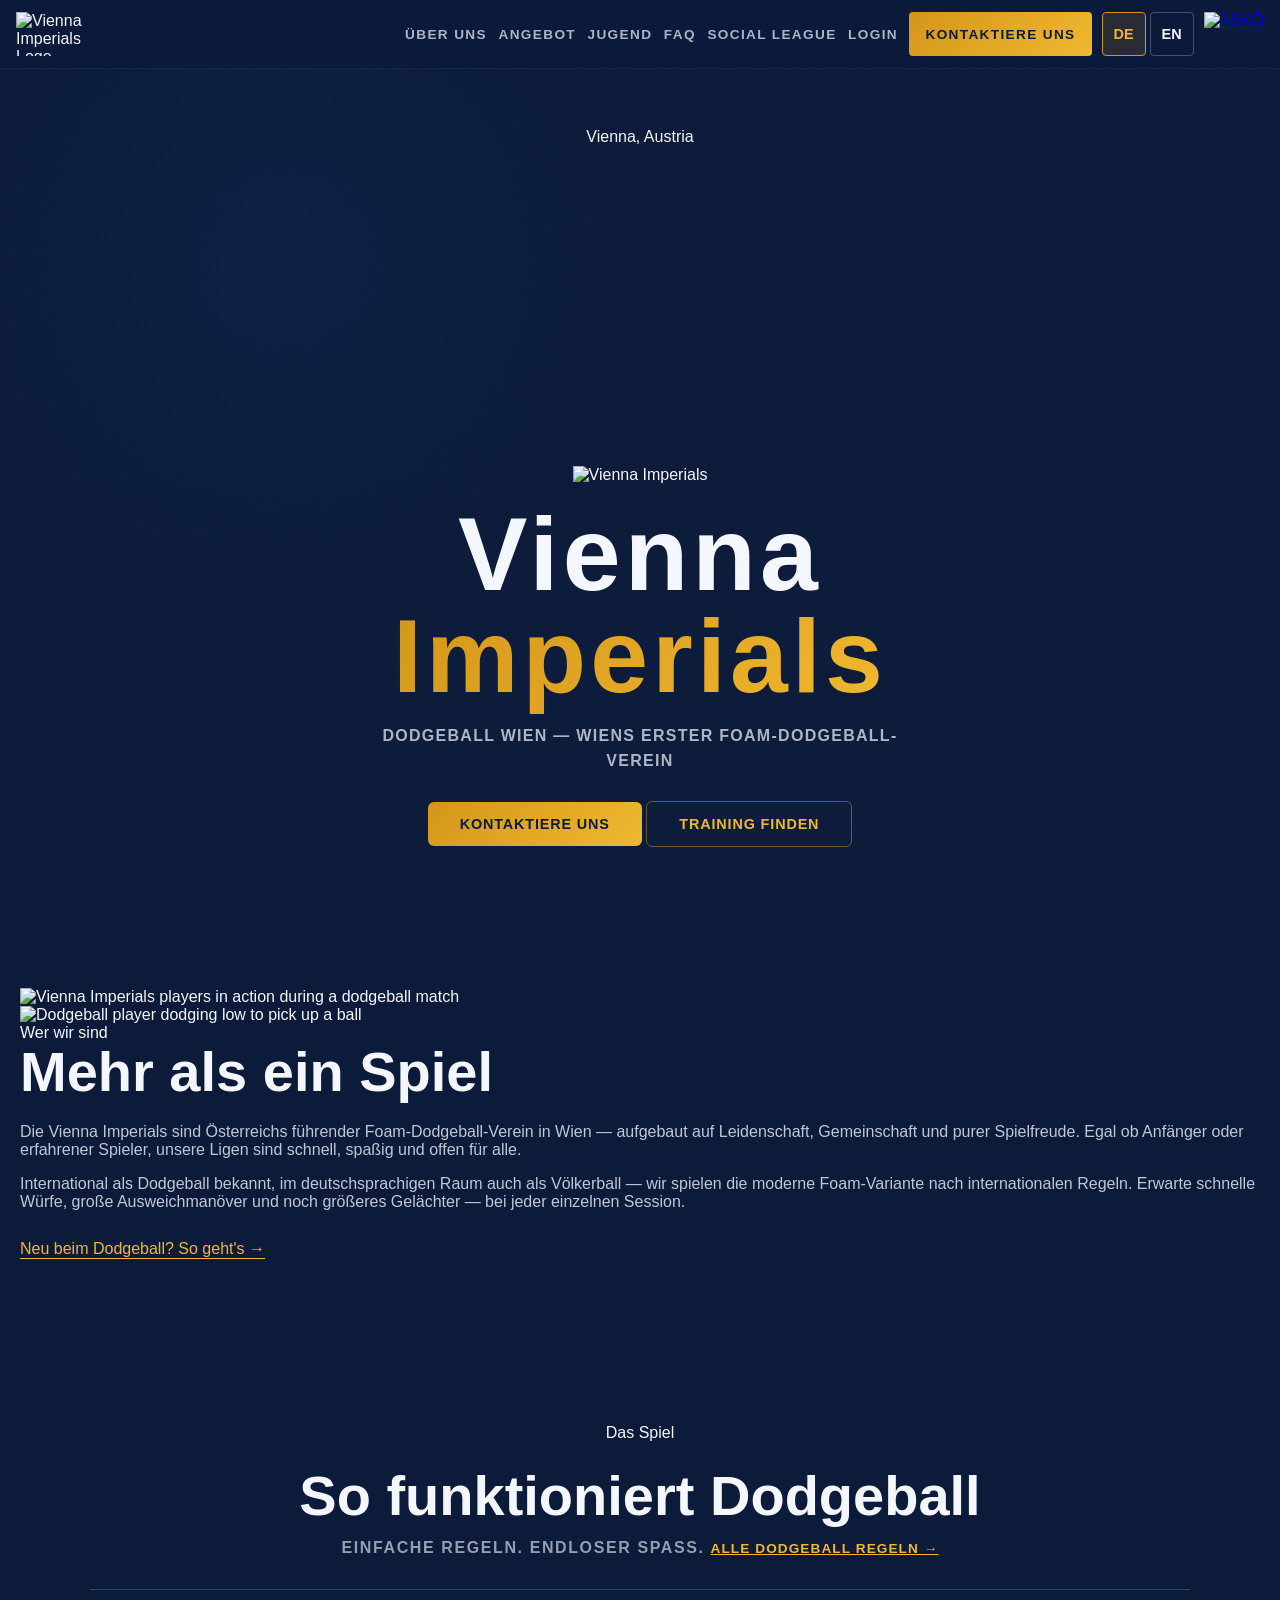
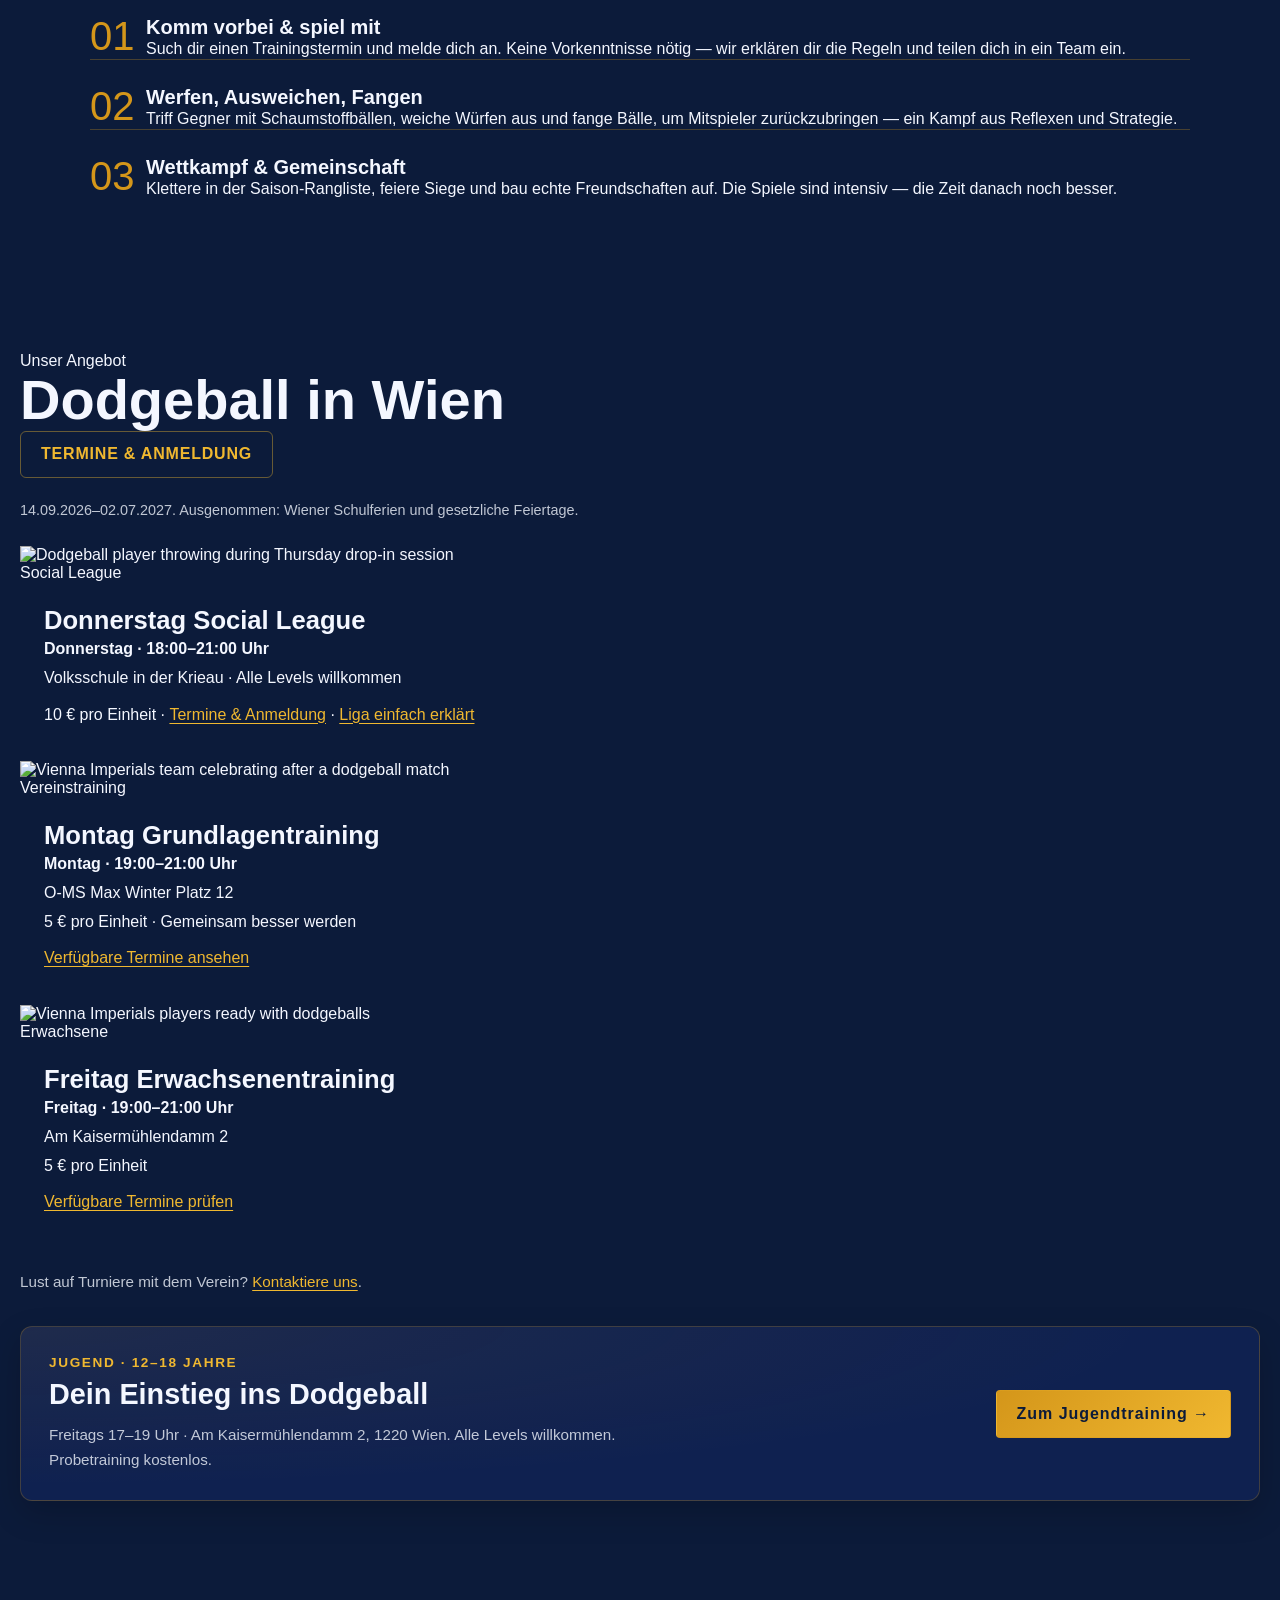
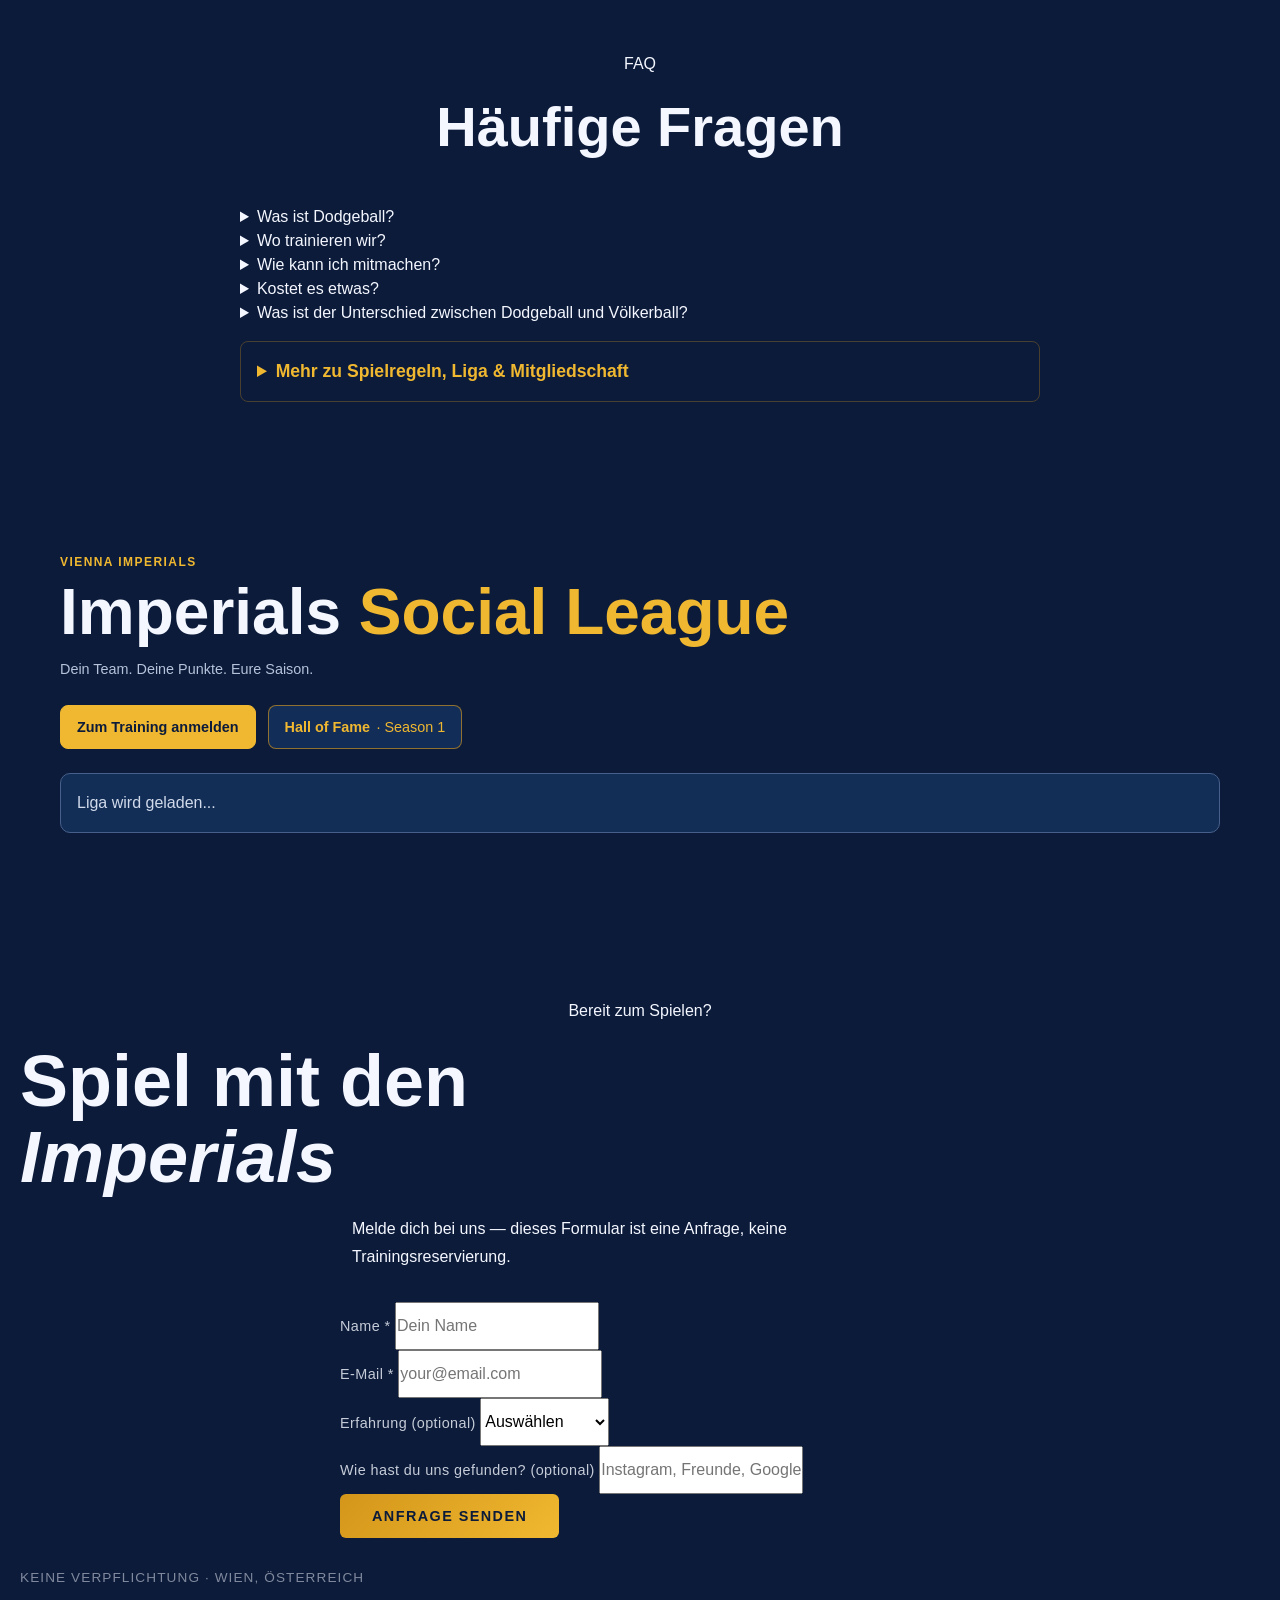
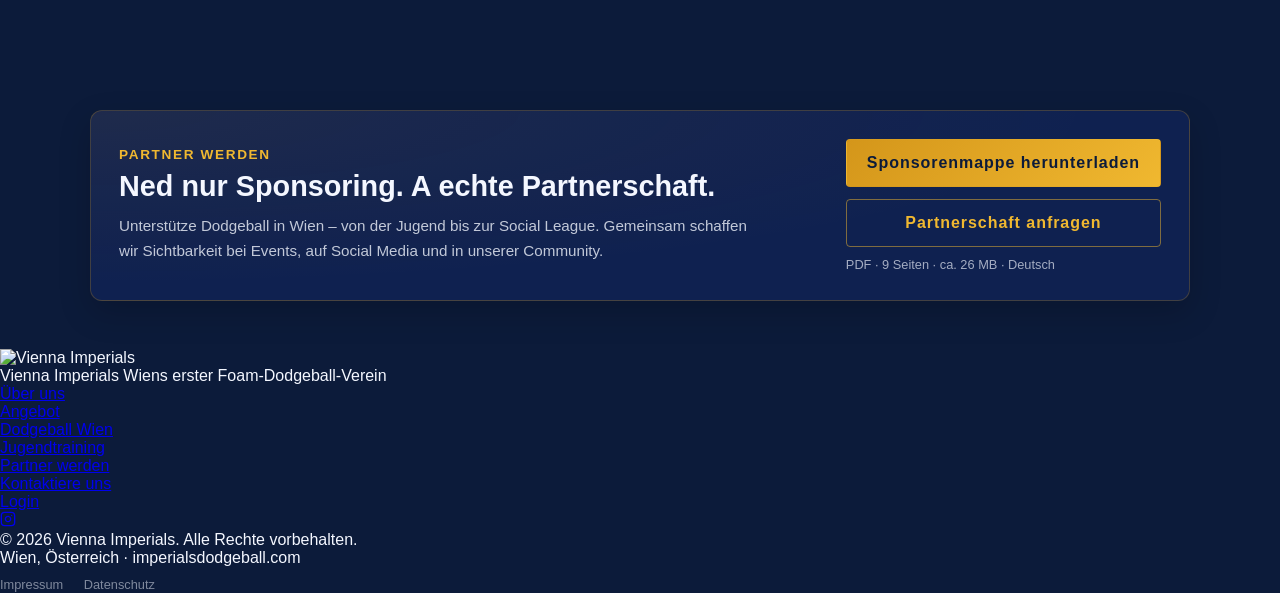
==== commit 0b7df243: "feat: explain social league for new players Add a bilingual signup, scoring, tier, and hidden ELO gu" ====
--- a/index.html
+++ b/index.html
@@ -8,22 +8,18 @@
   <link rel="icon" type="image/png" sizes="16x16" href="/favicon-16x16.png">
   <link rel="apple-touch-icon" sizes="180x180" href="/apple-touch-icon.png">
   <title>Vienna Imperials — Dodgeball Wien | Völkerball in Wien</title>
-  <meta name="description" content="Vienna Imperials – Dodgeball Wien. Wiens erster Foam-Dodgeball-Verein. Völkerball neu gedacht: Jetzt mitspielen! Vienna's first competitive foam dodgeball club." />
+  <meta name="description" content="Dodgeball in Wien für alle Levels: Training, Imperials Social League und Jugendtraining bei den Vienna Imperials. Termine, Preise und Kontakt." />
   <link rel="canonical" href="https://www.imperialsdodgeball.com/" />
-
-  <!-- Hreflang -->
-  <link rel="alternate" hreflang="de-AT" href="https://www.imperialsdodgeball.com/" />
-  <link rel="alternate" hreflang="en" href="https://www.imperialsdodgeball.com/" />
-  <link rel="alternate" hreflang="x-default" href="https://www.imperialsdodgeball.com/" />
 
   <!-- Open Graph -->
   <meta property="og:type" content="website" />
   <meta property="og:url" content="https://www.imperialsdodgeball.com/" />
   <meta property="og:title" content="Vienna Imperials — Dodgeball Wien | Völkerball in Wien" />
-  <meta property="og:description" content="Vienna Imperials – Dodgeball Wien. Wiens erster Foam-Dodgeball-Verein. Völkerball neu gedacht: Jetzt mitspielen! Vienna's first competitive foam dodgeball club." />
+  <meta property="og:description" content="Dodgeball in Wien für alle Levels: Training, Imperials Social League und Jugendtraining bei den Vienna Imperials. Termine, Preise und Kontakt." />
   <meta property="og:image" content="https://www.imperialsdodgeball.com/og-image.jpg" />
   <meta property="og:image:width" content="1200" />
   <meta property="og:image:height" content="630" />
+  <meta property="og:image:alt" content="Vienna Imperials – Dodgeball in Wien" />
   <meta property="og:locale" content="de_AT" />
   <meta property="og:locale:alternate" content="en_GB" />
   <meta property="og:site_name" content="Vienna Imperials" />
@@ -31,30 +27,32 @@
   <!-- Twitter Card -->
   <meta name="twitter:card" content="summary_large_image" />
   <meta name="twitter:title" content="Vienna Imperials — Dodgeball Wien | Völkerball in Wien" />
-  <meta name="twitter:description" content="Vienna Imperials – Dodgeball Wien. Wiens erster Foam-Dodgeball-Verein. Völkerball neu gedacht: Jetzt mitspielen!" />
+  <meta name="twitter:description" content="Dodgeball in Wien für alle Levels: Training, Imperials Social League und Jugendtraining bei den Vienna Imperials. Termine, Preise und Kontakt." />
   <meta name="twitter:image" content="https://www.imperialsdodgeball.com/og-image.jpg" />
+  <meta name="twitter:image:alt" content="Vienna Imperials – Dodgeball in Wien" />
 
   <!-- Schema.org SportsClub -->
   <script type="application/ld+json">
   {
     "@context": "https://schema.org",
     "@type": "SportsClub",
+    "@id": "https://www.imperialsdodgeball.com/#club",
     "name": "Vienna Imperials",
-    "alternateName": ["Vienna Imperials Dodgeball", "Dodgeball Wien", "Völkerball Wien"],
-    "description": "Austria's first and premier foam dodgeball club, based in Vienna. Dodgeball Wien – Wiens erstes Dodgeball- und Völkerball-Team.",
-    "url": "https://www.imperialsdodgeball.com",
+    "alternateName": ["Vienna Imperials Dodgeball"],
+    "description": "Dodgeball-Verein in Wien mit Grundlagentraining, Imperials Social League und Jugendtraining für Einsteiger und Fortgeschrittene.",
+    "url": "https://www.imperialsdodgeball.com/",
     "logo": "https://www.imperialsdodgeball.com/cropped-Vienna-Imperials-03-1.png",
     "image": "https://www.imperialsdodgeball.com/cropped-Vienna-Imperials-03-1.png",
     "sport": "Dodgeball",
     "address": {
       "@type": "PostalAddress",
-      "addressLocality": "Vienna",
+      "addressLocality": "Wien",
       "addressRegion": "Wien",
       "addressCountry": "AT"
     },
     "areaServed": {
       "@type": "City",
-      "name": "Vienna",
+      "name": "Wien",
       "sameAs": "https://en.wikipedia.org/wiki/Vienna"
     },
     "contactPoint": {
@@ -81,7 +79,7 @@
 
   <style>body{background:#0C1B3A;color:#F4F7FF}#navbar{position:fixed;top:0;left:0;right:0;z-index:1000;display:flex;align-items:center;padding:.75rem 2rem;background:rgba(12,27,58,.95);backdrop-filter:blur(12px);border-bottom:1px solid rgba(53,103,192,.15);transition:transform .3s ease}.nav-logo{display:flex;align-items:center;gap:.5rem;text-decoration:none;color:#F4F7FF}.nav-logo span{font-family:'Barlow Condensed',sans-serif;font-weight:800;font-size:1.1rem;letter-spacing:.04em;text-transform:uppercase}.nav-links{display:flex;list-style:none;gap:1.5rem;margin-left:auto;align-items:center}.nav-links a{font-family:'Barlow Condensed',sans-serif;font-weight:600;font-size:.85rem;letter-spacing:.1em;text-transform:uppercase;color:rgba(244,247,255,.7);text-decoration:none;transition:color .2s}.nav-cta{background:linear-gradient(135deg,#D4961A,#F0B830);color:#0C1B3A!important;padding:6px 16px;border-radius:4px;font-weight:700!important}.nav-toggle{display:none}#hero{position:relative;min-height:100vh;display:flex;align-items:center;justify-content:center;overflow:hidden;padding:6rem 2rem 4rem}.hero-content{position:relative;z-index:2;text-align:center;max-width:700px}.hero-title{font-family:'Bebas Neue',sans-serif;font-size:clamp(4rem,12vw,9rem);letter-spacing:.04em;line-height:.95;color:#F4F7FF}.hero-title span{background:linear-gradient(135deg,#D4961A,#F0B830);-webkit-background-clip:text;-webkit-text-fill-color:transparent;background-clip:text}.hero-sub{font-family:'Barlow Condensed',sans-serif;font-weight:600;font-size:1.1rem;letter-spacing:.15em;text-transform:uppercase;color:rgba(244,247,255,.7);margin-top:1rem}.btn-primary{display:inline-block;font-family:'Barlow Condensed',sans-serif;font-weight:700;font-size:.9rem;letter-spacing:.1em;text-transform:uppercase;padding:14px 32px;border-radius:6px;background:linear-gradient(135deg,#D4961A,#F0B830);color:#0C1B3A;text-decoration:none;border:none;cursor:pointer}.btn-secondary{display:inline-block;font-family:'Barlow Condensed',sans-serif;font-weight:700;font-size:.9rem;letter-spacing:.1em;text-transform:uppercase;padding:14px 32px;border-radius:6px;background:transparent;color:#F0B830;border:1px solid rgba(240,184,48,.4);text-decoration:none;cursor:pointer}.reveal{opacity:0;transform:translateY(30px);transition:opacity .8s ease,transform .8s ease}.revealVisible{opacity:1;transform:translateY(0)}#progress-bar{position:fixed;top:0;left:0;height:2px;background:linear-gradient(90deg,#D4961A,#F0B830);z-index:10001;transition:width .15s ease-out}@media(max-width:768px){.nav-links{display:none}.nav-toggle{display:flex}}</style>
   <link rel="stylesheet" href="/site.css?v=20260912" />
-  <link rel="stylesheet" href="/league.css?v=20260912c" />
+  <link rel="stylesheet" href="/league.css?v=20260915" />
   <link rel="stylesheet" href="/club-content.css?v=20260912" />
   <link rel="stylesheet" href="/public-ui.css?v=20260912b" />
 </head>
@@ -298,7 +296,7 @@
             <div class="league-card-meta">
               <strong data-en="Thursday · 18:00–21:00">Donnerstag · 18:00–21:00 Uhr</strong><br/>
               <span data-en="Volksschule in der Krieau · All levels welcome">Volksschule in der Krieau · Alle Levels willkommen</span><br/>
-              <span data-en="€10 per session">10 € pro Einheit</span> · <a href="/member#training" data-en="Check dates &amp; register">Termine &amp; Anmeldung</a>
+              <span data-en="€10 per session">10 € pro Einheit</span> · <a href="/member#training" data-en="Check dates &amp; register">Termine &amp; Anmeldung</a> · <a href="#training-league" data-en="How the league works">Liga einfach erklärt</a>
             </div>
           </div>
         </div>
@@ -387,11 +385,11 @@
         <h3 class="faq-category">Rund um den Einstieg</h3>
         <details class="faq-item">
           <summary class="faq-question">Was genau ist die Social League?</summary>
-          <p class="faq-answer">Bei der Social League steht das Miteinander im Vordergrund: Du wirst vor Ort per Losverfahren in ein Team eingeteilt, lernst jedes Mal neue Leute kennen, und der Fokus liegt auf Spaß statt Wettkampf.</p>
+          <p class="faq-answer">Bei der Social League steht das Miteinander im Vordergrund. Du meldest dich für jeden Donnerstag einzeln an. Danach erstellt das System anhand einer nicht öffentlichen ELO-Spielstärke sowie der Verteilung von Rookies und Geschlechtern möglichst ausgeglichene Teams – nicht per Zufall. So spielst du regelmäßig mit unterschiedlichen Leuten; Saisonpunkte sorgen für Extra-Motivation, der Spaß bleibt im Vordergrund. <a href="#training-league" style="color:var(--gold-lt);text-decoration:underline;">Liga einfach erklärt &rarr;</a></p>
         </details>
         <details class="faq-item">
           <summary class="faq-question">Muss ich Profi sein, um mitzuspielen?</summary>
-          <p class="faq-answer">Absolut nicht! Ob Nationalteamspieler oder absoluter Neuling – bei uns ist jede*r willkommen. Wir mischen die Teams bunt durch, damit alle voneinander lernen und auf ihre Kosten kommen.</p>
+          <p class="faq-answer">Absolut nicht! Ob Nationalteamspieler oder absoluter Neuling – bei uns ist jede*r willkommen. Wir bilden ausgeglichene, wechselnde Teams, damit alle voneinander lernen und auf ihre Kosten kommen.</p>
         </details>
 
         <h3 class="faq-category">Spielregeln</h3>
@@ -471,11 +469,11 @@
         <h3 class="faq-category">Getting Started</h3>
         <details class="faq-item">
           <summary class="faq-question">What exactly is the Social League?</summary>
-          <p class="faq-answer">The Social League is all about community: you're assigned to a team on the spot by random draw, meet new people every time, and the focus is on fun rather than competition.</p>
+          <p class="faq-answer">The Social League is all about community. You register separately for each Thursday. The system then uses a private ELO skill estimate plus the spread of rookies and genders to create teams that are as balanced as possible – not a random draw. You regularly play with different people; season points add motivation, while fun stays the priority. <a href="#training-league" style="color:var(--gold-lt);text-decoration:underline;">League explained simply &rarr;</a></p>
         </details>
         <details class="faq-item">
           <summary class="faq-question">Do I need to be a pro to play?</summary>
-          <p class="faq-answer">Not at all! Whether you're a national-team player or a complete beginner, everyone is welcome. We mix up the teams so that everyone can learn from each other and have a great time.</p>
+          <p class="faq-answer">Not at all! Whether you're a national-team player or a complete beginner, everyone is welcome. We build balanced, changing teams so everyone can learn from each other and have a great time.</p>
         </details>
 
         <h3 class="faq-category">Rules &amp; Gameplay</h3>
@@ -669,9 +667,9 @@
   <script src="/js/site-utils.js?v=20260912" defer></script>
   <script src="/js/site-ui.js?v=20260912" defer></script>
   <script src="/js/site-forms.js?v=20260912" defer></script>
-  <script src="/js/league-scoring.js?v=20260912" defer></script>
-  <script src="/js/league-ui.js?v=20260912c" defer></script>
+  <script src="/js/league-scoring.js?v=20260912d" defer></script>
+  <script src="/js/league-ui.js?v=20260915" defer></script>
   <script src="/js/league-archive.js?v=20260912" defer></script>
-  <script src="/js/site-league.js?v=20260912c" defer></script>
+  <script src="/js/site-league.js?v=20260915" defer></script>
 </body>
 </html>
--- a/league.css
+++ b/league.css
@@ -30,6 +30,28 @@
 .league-error { border-color: #f87171; color: #fecaca; }
 .league-block { margin-top: 1.75rem; }
 .league-block h3 { font-family: 'Barlow Condensed', sans-serif; font-size: 1.5rem; font-weight: 700; margin: 0 0 .65rem; }
+.league-guide { margin: 1rem 0 1.5rem; overflow: hidden; border: 1px solid #9c7937; border-radius: 12px; background: linear-gradient(145deg, #172d50, #0e2142); }
+.league-guide > summary { display: flex; align-items: center; justify-content: space-between; gap: 1rem; min-height: 48px; padding: 1rem; color: #f0b830; font-weight: 700; line-height: 1.4; list-style: none; }
+.league-guide > summary::-webkit-details-marker { display: none; }
+.league-guide > summary::after { content: '+'; flex: 0 0 auto; font-size: 1.4rem; font-weight: 400; }
+.league-guide[open] > summary { border-bottom: 1px solid #47608b; }
+.league-guide[open] > summary::after { content: '\2212'; }
+.league-guide-body { padding: 1rem; }
+.league-guide-lead { margin: 0; color: #f4f7ff; font-size: 1rem; line-height: 1.65; }
+.league-guide-steps { display: grid; gap: .65rem; margin: 1rem 0 0; padding: 0; list-style: none; counter-reset: league-guide-step; }
+.league-guide-steps li { position: relative; min-width: 0; padding: .85rem .85rem .85rem 3rem; border: 1px solid #375681; border-radius: 9px; background: rgba(12,27,58,.55); counter-increment: league-guide-step; }
+.league-guide-steps li::before { content: counter(league-guide-step); position: absolute; top: .85rem; left: .85rem; display: grid; place-items: center; width: 1.45rem; height: 1.45rem; border-radius: 50%; background: #f0b830; color: #0c1b3a; font-size: .75rem; font-weight: 800; }
+.league-guide-steps strong { display: block; margin-bottom: .3rem; color: #f4f7ff; }
+.league-guide-steps span, .league-guide-card p { color: var(--league-muted); font-size: .85rem; line-height: 1.6; }
+.league-guide-section { margin-top: 1.35rem; }
+.league-guide-section h3 { margin: 0 0 .75rem; font-family: 'Barlow Condensed', sans-serif; font-size: 1.35rem; }
+.league-guide-grid { display: grid; gap: .75rem; }
+.league-guide-card { min-width: 0; padding: 1rem; border: 1px solid #47608b; border-radius: 10px; background: #102447; }
+.league-guide-card h4 { margin: 0; color: #f0b830; font-family: 'Barlow Condensed', sans-serif; font-size: 1.15rem; }
+.league-guide-card p { margin: .65rem 0 0; }
+.league-guide-score { display: block; margin-top: .3rem; color: #f4f7ff; font-family: 'Barlow Condensed', sans-serif; font-size: 1.45rem; }
+.league-guide-callout { padding: .8rem; border-left: 3px solid #f0b830; background: rgba(240,184,48,.08); color: #dbe5f6; font-size: .85rem; line-height: 1.6; }
+.league-guide-privacy { margin: 1.25rem 0 .75rem; color: var(--league-muted); font-size: .8rem; line-height: 1.55; }
 .league-rules { display: flex; flex-wrap: wrap; gap: .5rem; margin-top: .75rem; }
 .league-score-examples { margin: .75rem 0; display: grid; gap: .5rem; font-size: .85rem; }
 .league-score-examples > div { display: grid; grid-template-columns: 65px minmax(0, 1fr); gap: .75rem; padding: .5rem 0; border-top: 1px solid #375681; }
@@ -73,7 +95,15 @@
 .league-ranking-table .league-table-player { text-align: left; font-weight: 400; }
 .league-ranking-table .league-player-name { font: 800 .95rem/1.3 'Barlow Condensed',sans-serif; letter-spacing: .025em; text-transform: uppercase; }
 .league-table-points { color: #f4f7ff; font: 800 1.05rem/1.3 'Barlow Condensed',sans-serif; }
-.league-table-tier { display: inline-block; margin-left: .4rem; color: #b5c2da; font-size: .65rem; font-weight: 500; }
+.league-table-tier { display: inline-block; margin-left: .4rem; padding: 2px 6px; border: 1px solid #647ca3; border-radius: 4px; color: #b5c2da; font: 700 .65rem/1.4 'Barlow Condensed',sans-serif; letter-spacing: .08em; text-transform: uppercase; vertical-align: middle; white-space: nowrap; }
+.league-tier-bronze { background: rgba(205,127,50,.15); color: #e8a66a; border-color: rgba(205,127,50,.4); }
+.league-tier-silver { background: rgba(192,192,192,.1); color: #c4ccd9; border-color: rgba(192,192,192,.3); }
+.league-tier-gold { background: rgba(212,150,26,.15); color: #f5cf6a; border-color: rgba(212,150,26,.4); }
+.league-tier-platinum { background: rgba(100,200,255,.1); color: #67e8f9; border-color: rgba(100,200,255,.35); }
+.league-tier-diamond { background: rgba(167,139,250,.16); color: #d4c5ff; border-color: rgba(167,139,250,.45); }
+.league-tier-list { display: flex; flex-wrap: wrap; gap: .5rem 1rem; list-style: none; padding: 0; margin: .65rem 0; }
+.league-tier-list li { display: flex; align-items: center; gap: .4rem; color: var(--league-muted); font-size: .75rem; }
+.league-tier-list .league-table-tier { margin-left: 0; }
 .league-table-change { color: #b5c2da; font-size: .75rem; font-weight: 600; }
 .league-change-up { color: #86efac; }
 .league-change-down { color: #fda4af; }
@@ -128,6 +158,7 @@
 .league-training-note { margin: 0 0 1rem; }
 .league-rsvp-error { color: #fecaca; font-size: .85rem; margin-top: .75rem; }
 @media (min-width: 620px) {
+  .league-guide-steps, .league-guide-grid { grid-template-columns: repeat(2, minmax(0, 1fr)); }
   .league-hof-grid { grid-template-columns: repeat(2, minmax(0, 1fr)); }
   .league-team-grid { grid-template-columns: repeat(2, minmax(0, 1fr)); }
   .league-metrics { grid-template-columns: repeat(4, minmax(0, 1fr)); }
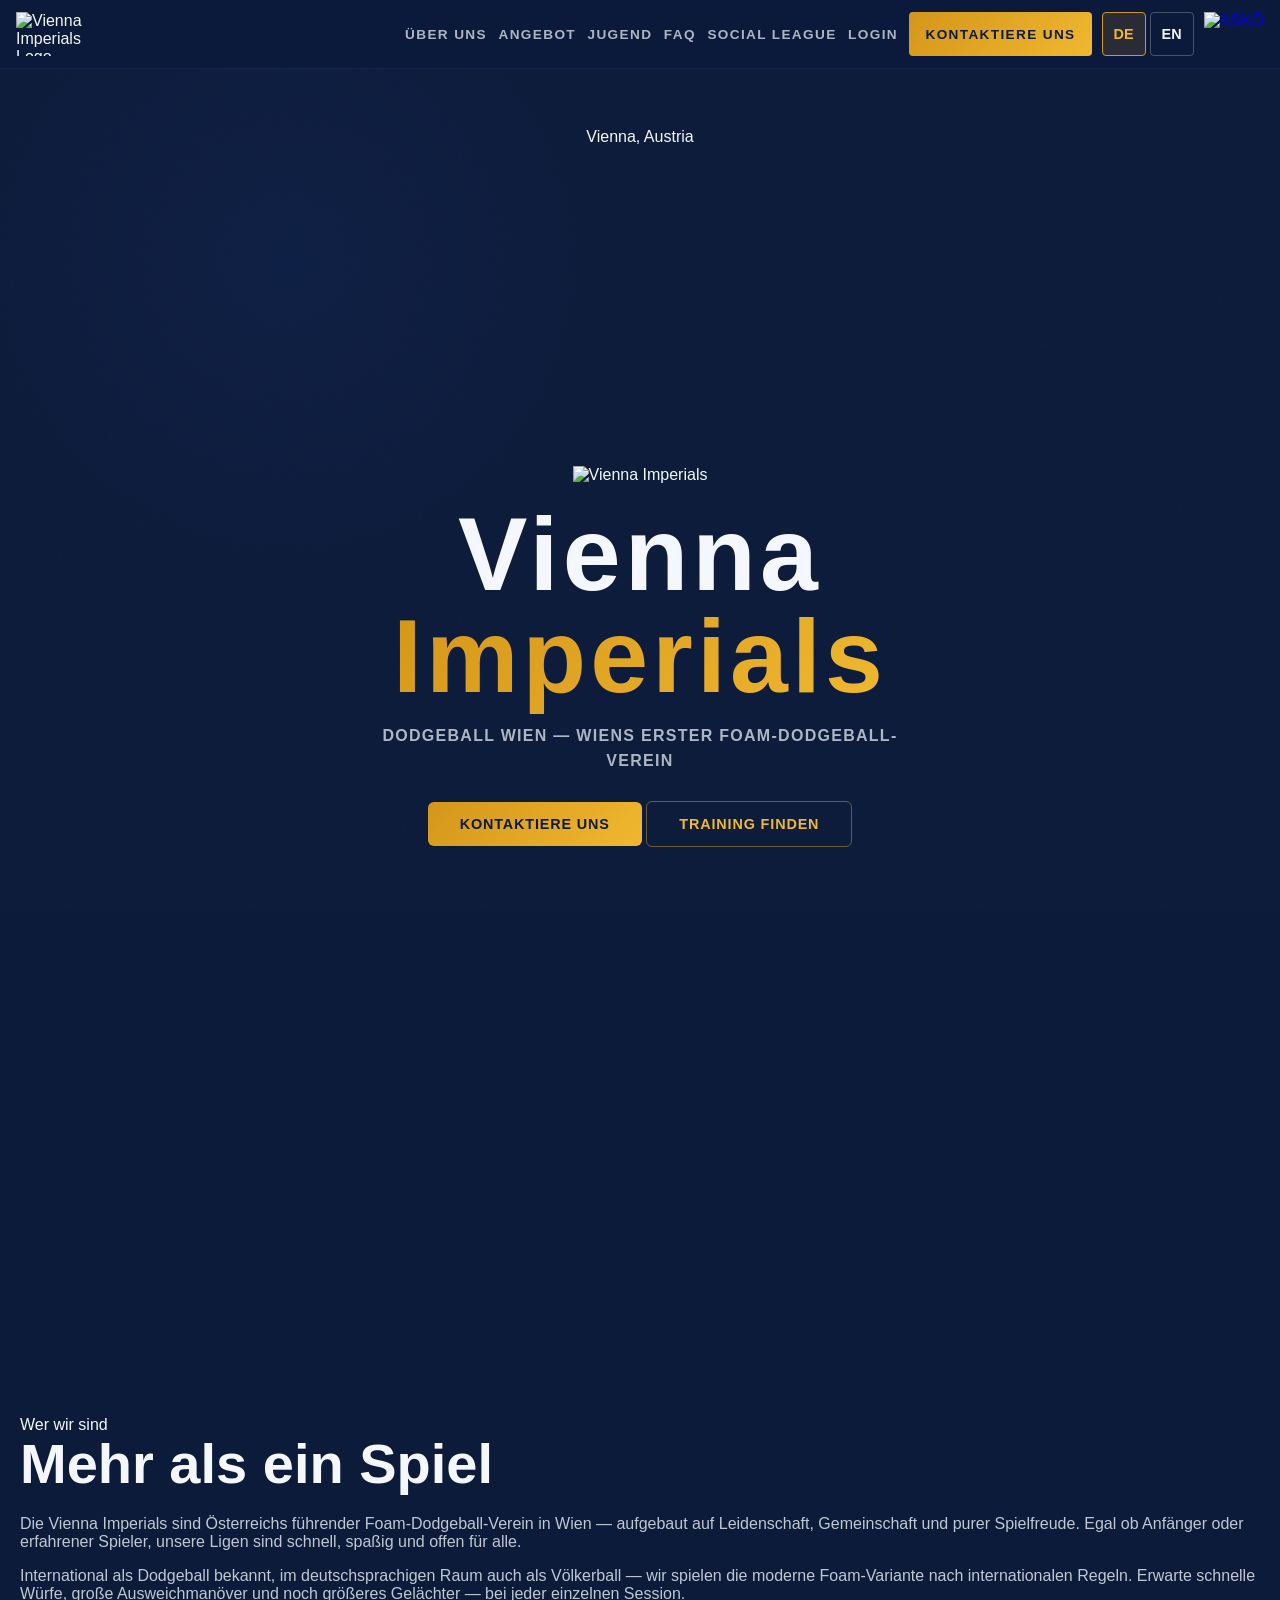
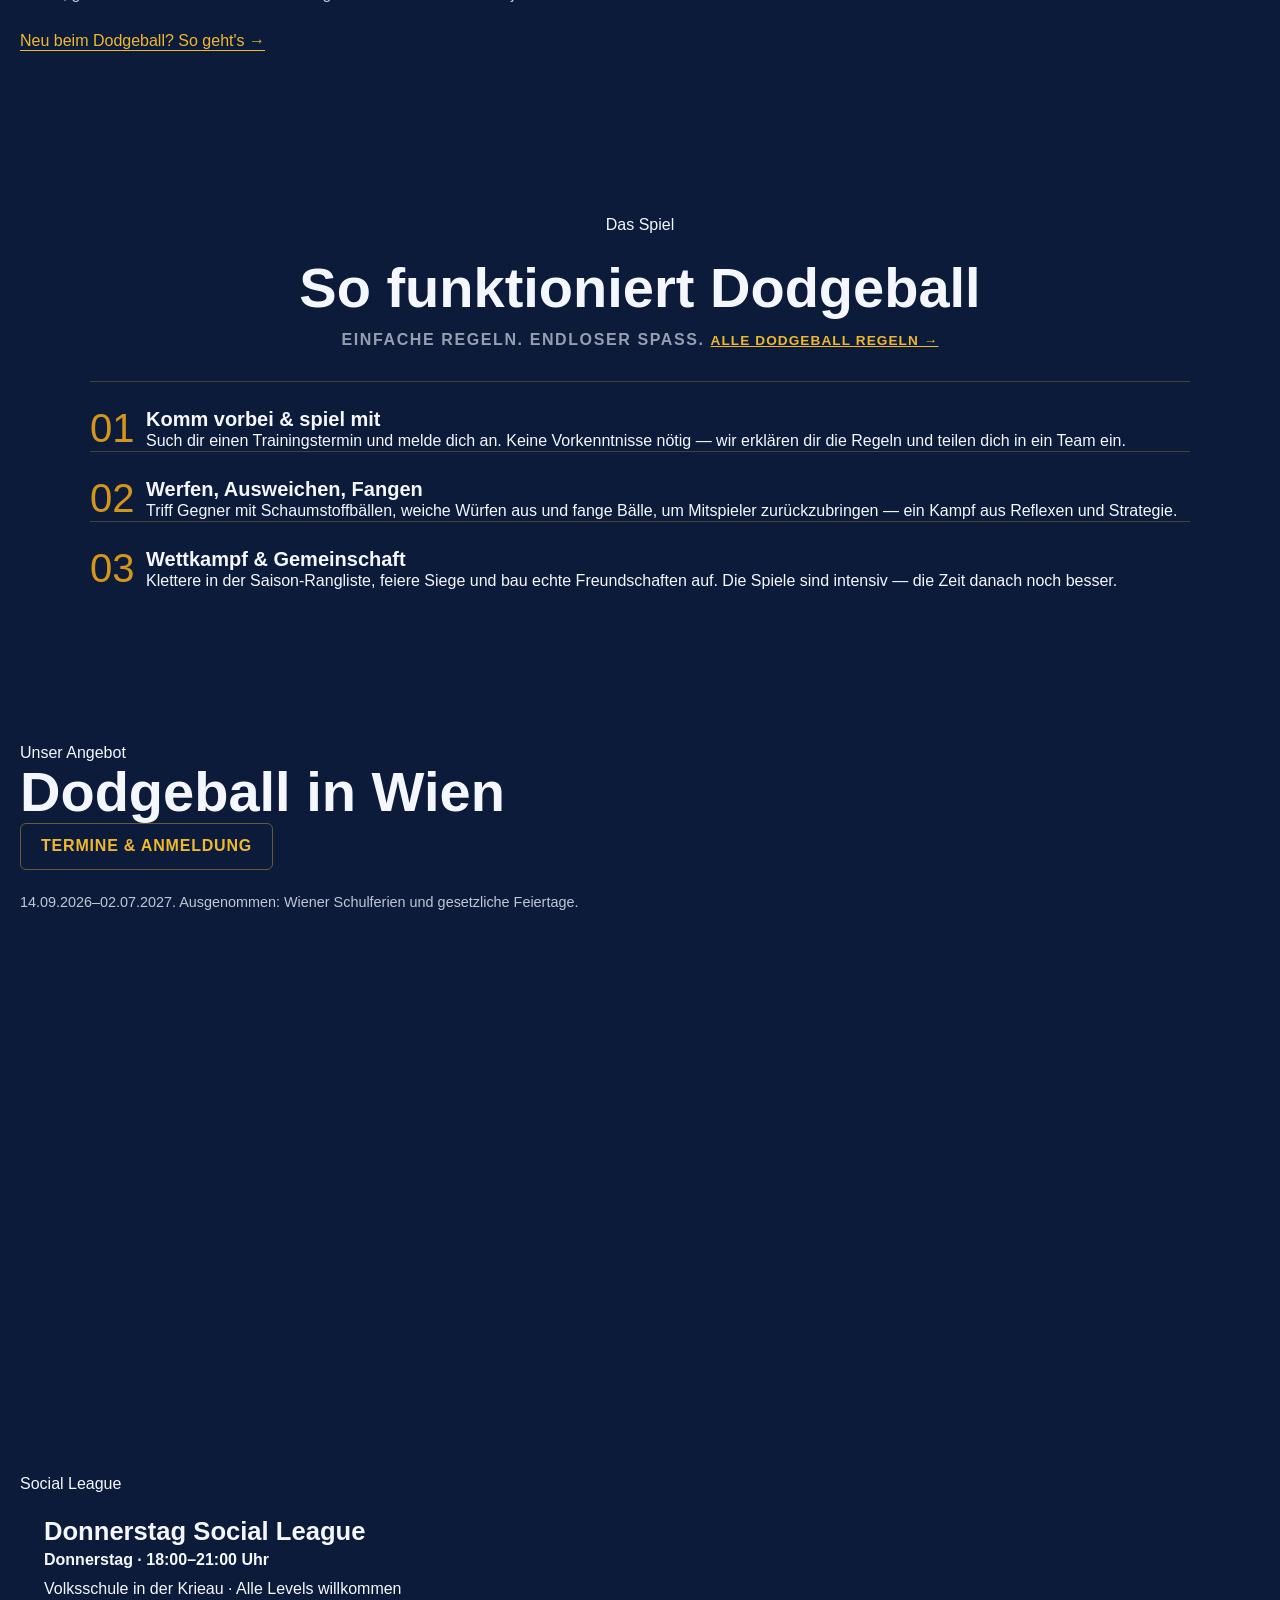
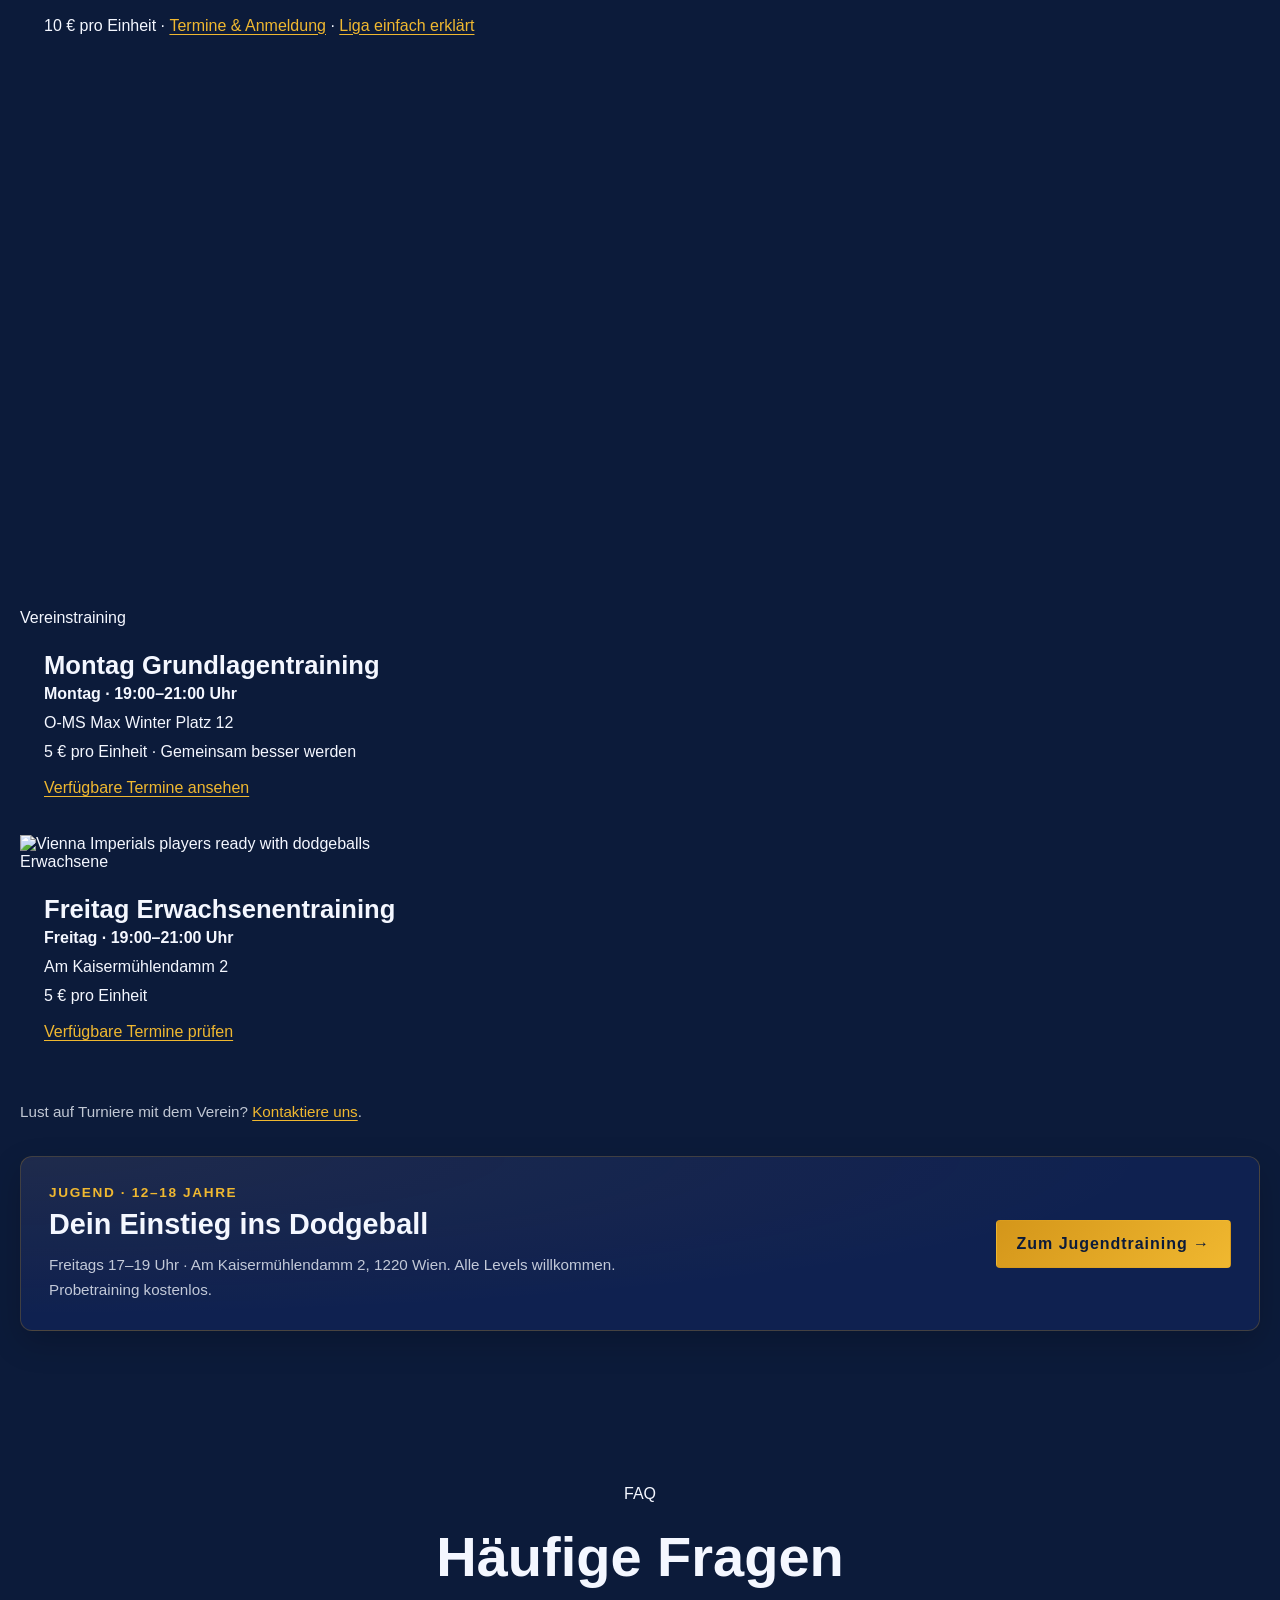
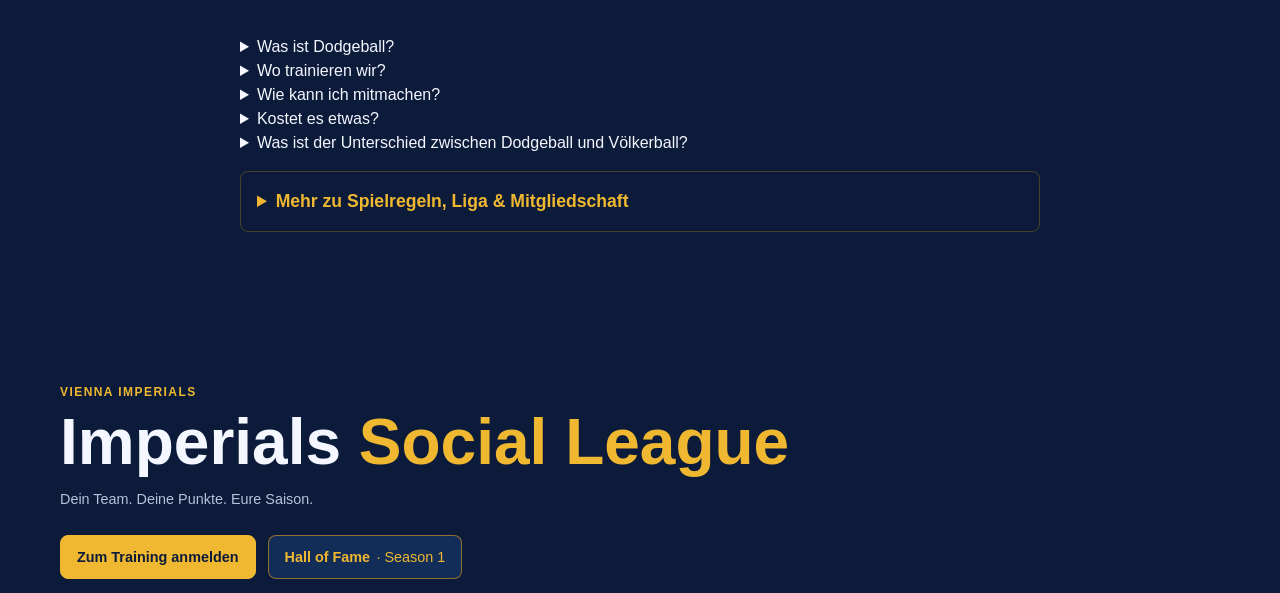
==== commit 732d3775: "Adopt teams-beaten league scoring Award one participation point plus 0.5 per team beaten, update pla" ====
--- a/index.html
+++ b/index.html
@@ -667,9 +667,9 @@
   <script src="/js/site-utils.js?v=20260912" defer></script>
   <script src="/js/site-ui.js?v=20260912" defer></script>
   <script src="/js/site-forms.js?v=20260912" defer></script>
-  <script src="/js/league-scoring.js?v=20260912d" defer></script>
-  <script src="/js/league-ui.js?v=20260915" defer></script>
+  <script src="/js/league-scoring.js?v=20260915c" defer></script>
+  <script src="/js/league-ui.js?v=20260915c" defer></script>
   <script src="/js/league-archive.js?v=20260912" defer></script>
-  <script src="/js/site-league.js?v=20260915" defer></script>
+  <script src="/js/site-league.js?v=20260915b" defer></script>
 </body>
 </html>
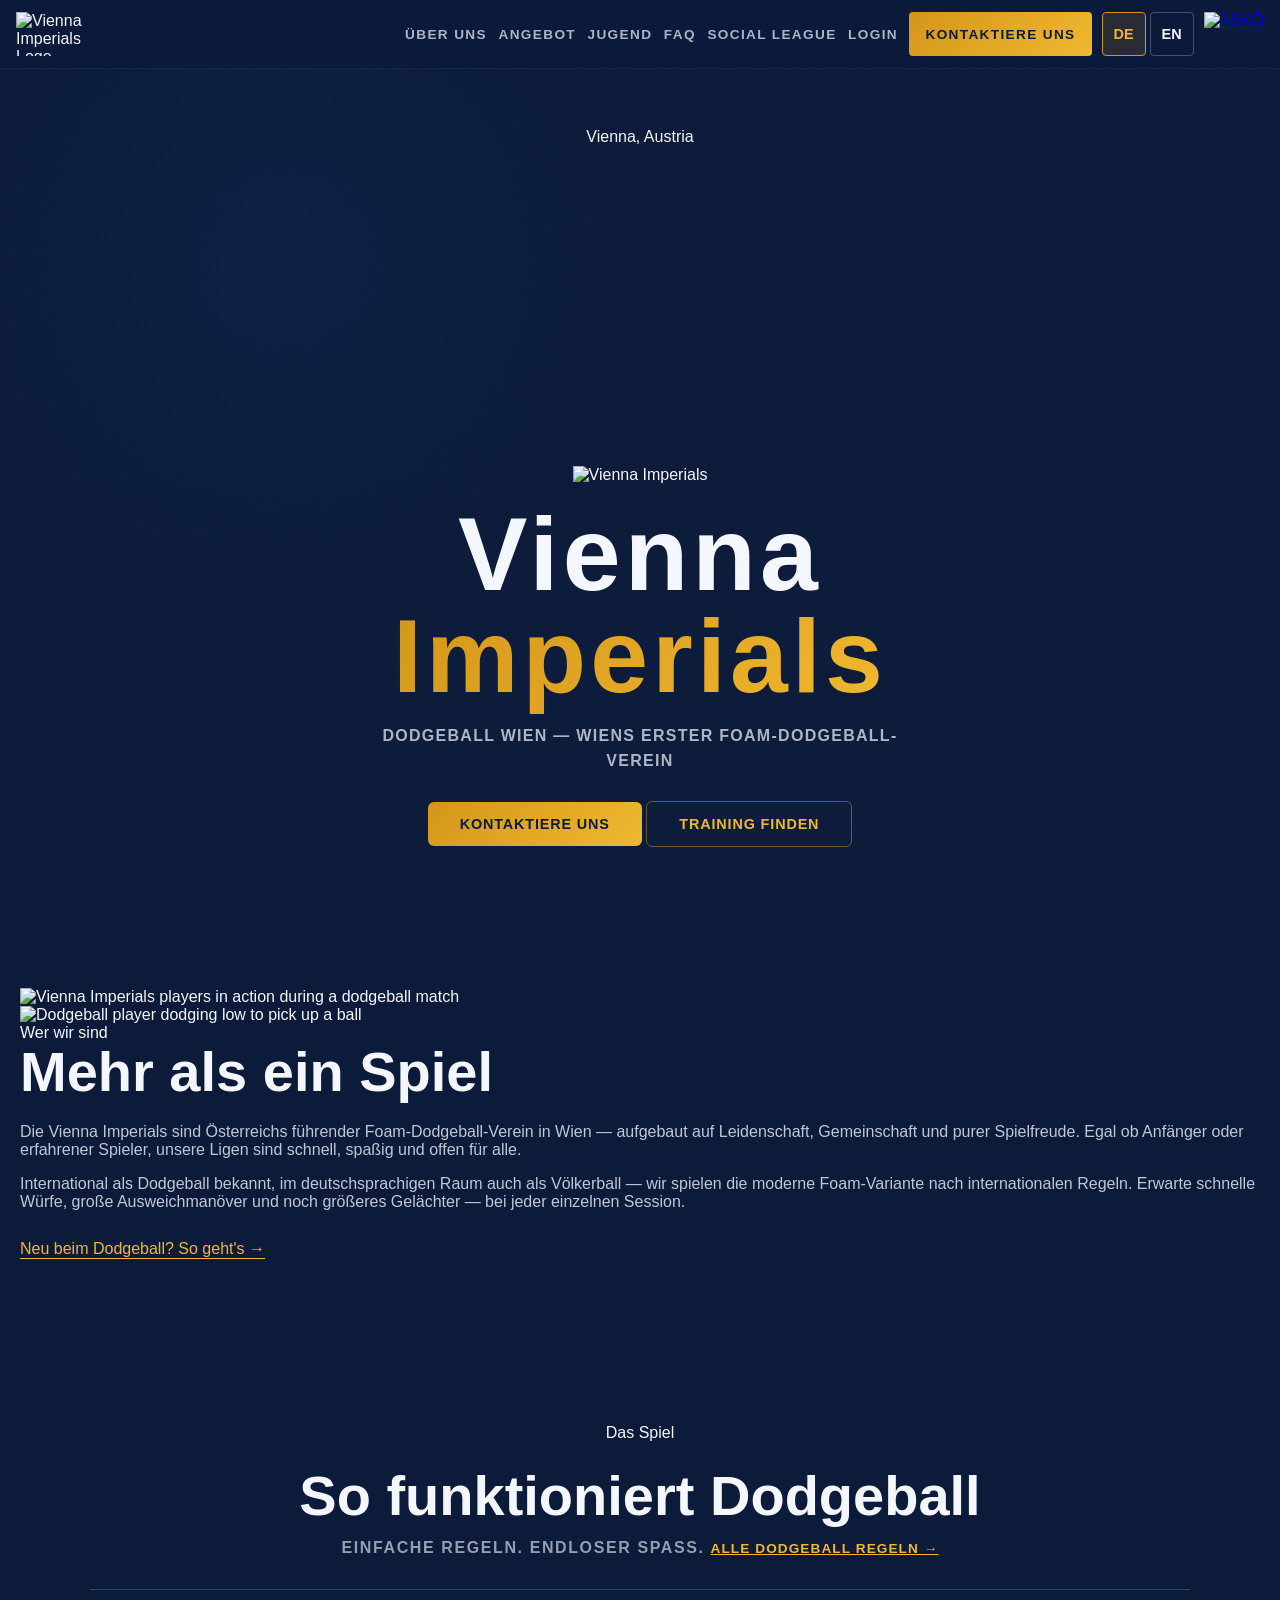
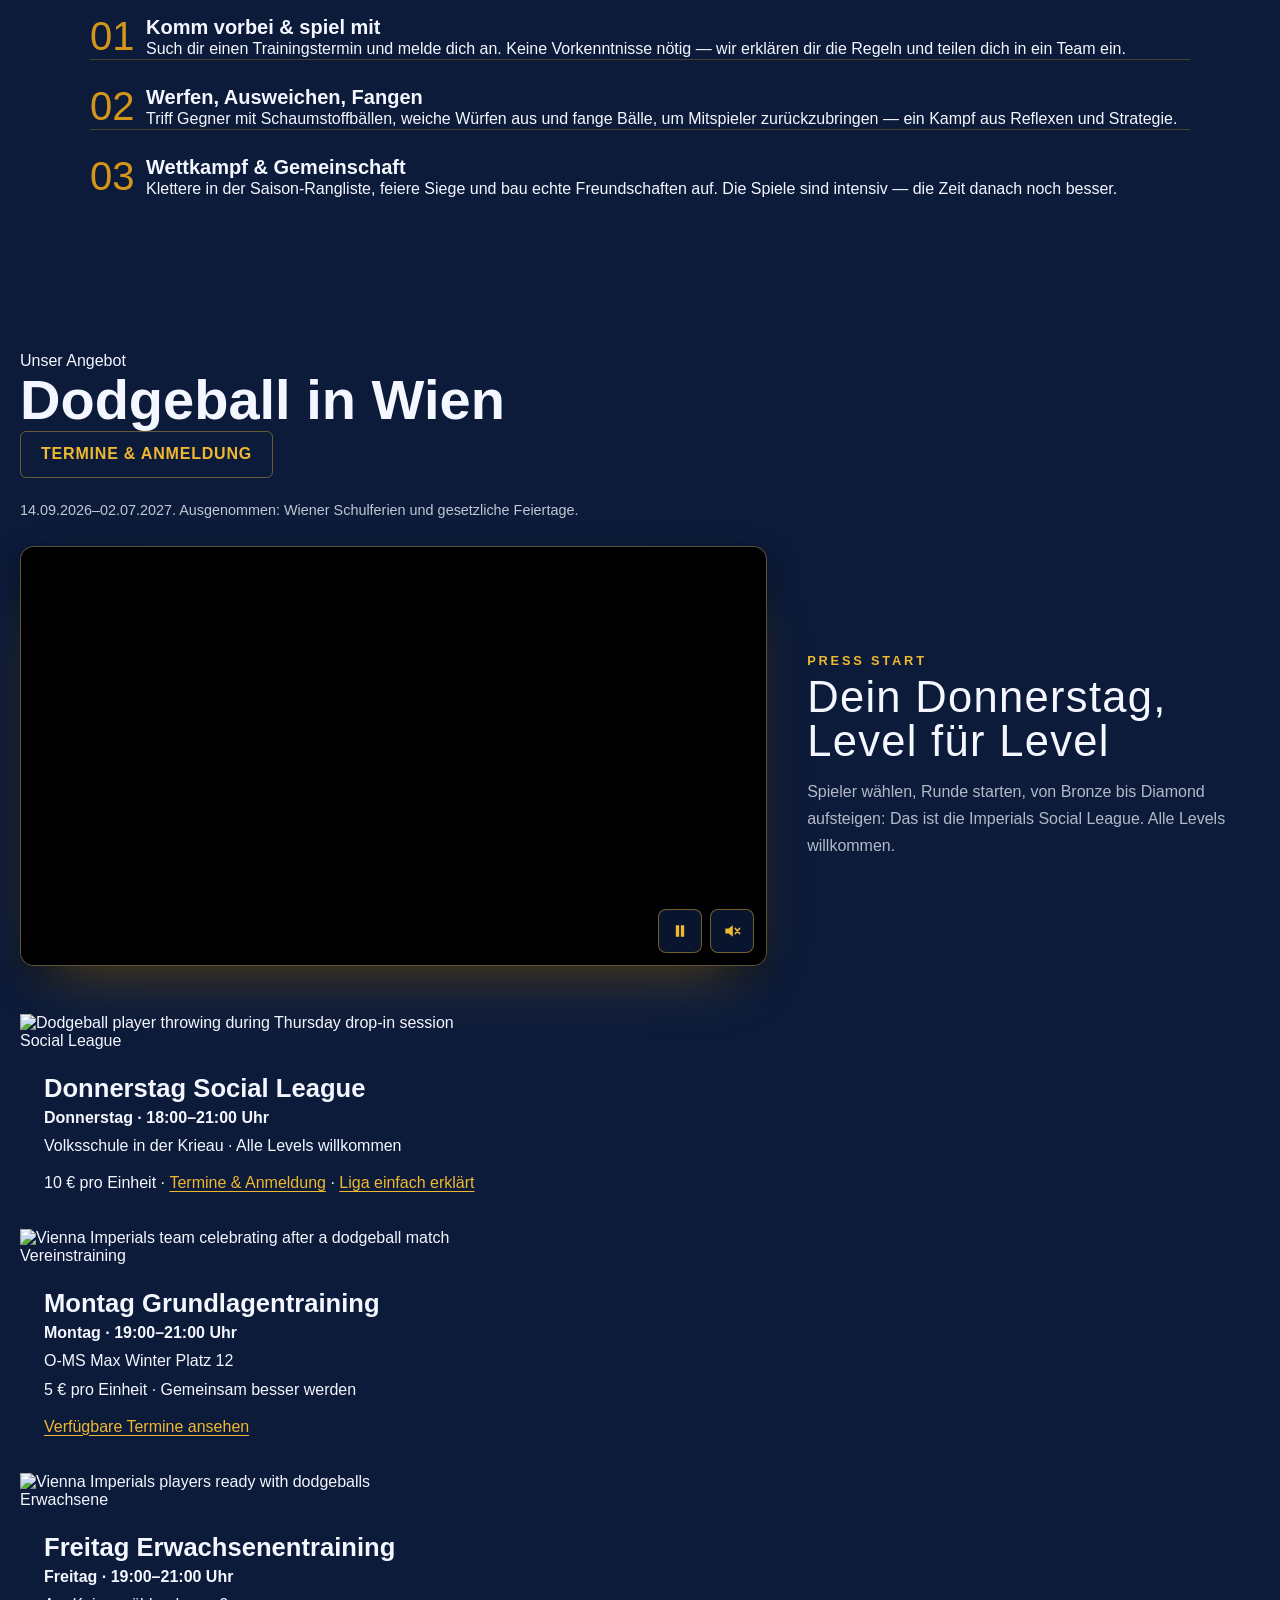
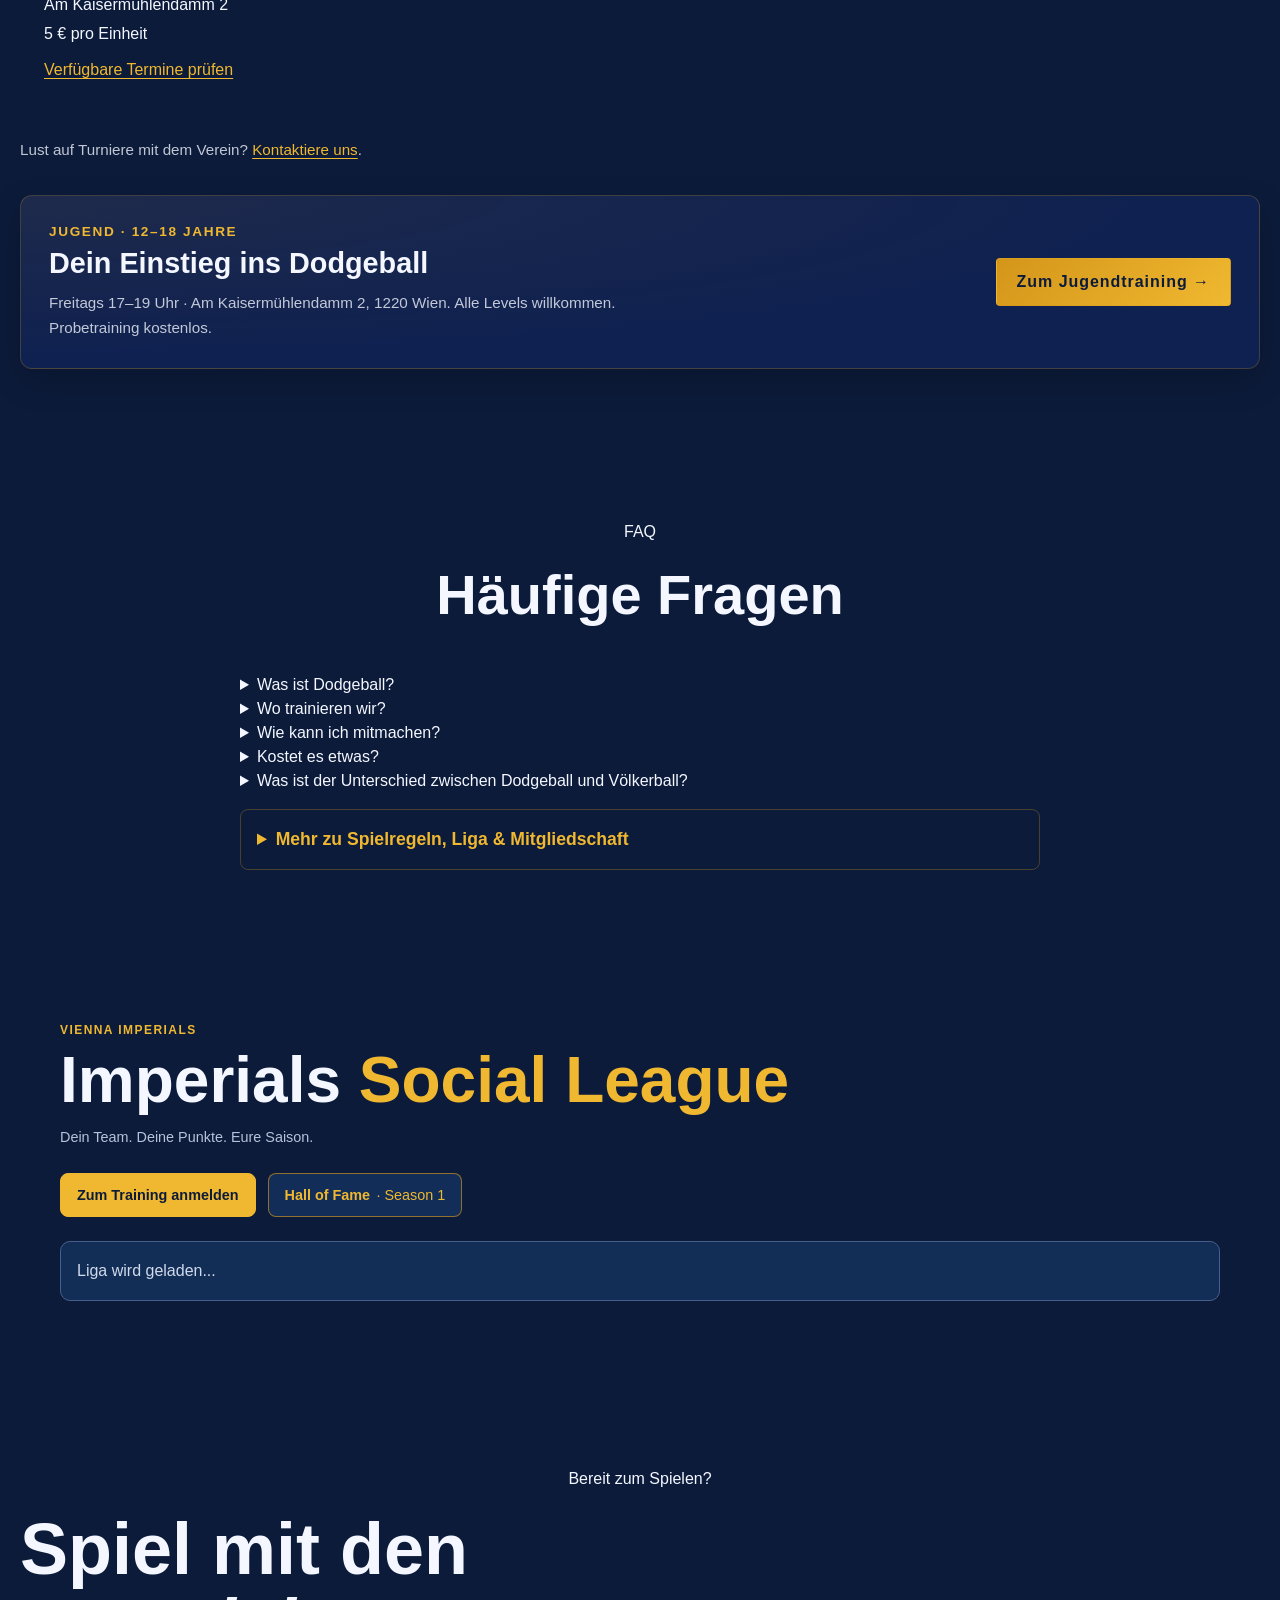
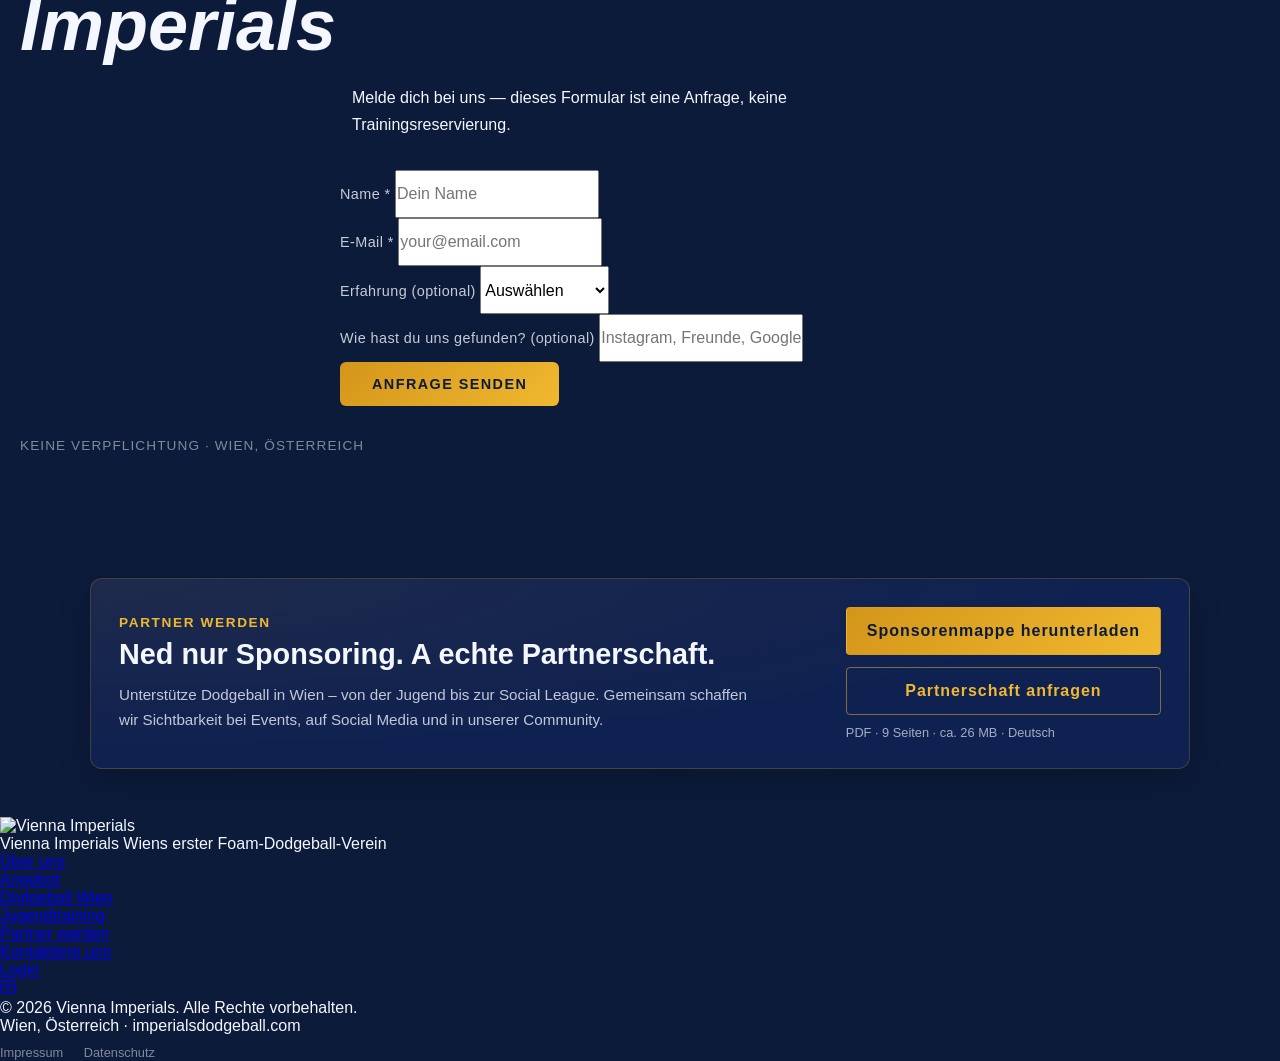
==== commit 285ed2a2: "feat: add game-style Social League intro video Adds a 27s video-game-style intro (animated logo, pla" ====
--- a/index.html
+++ b/index.html
@@ -82,6 +82,7 @@
   <link rel="stylesheet" href="/league.css?v=20260915" />
   <link rel="stylesheet" href="/club-content.css?v=20260912" />
   <link rel="stylesheet" href="/public-ui.css?v=20260912b" />
+  <link rel="stylesheet" href="/league-video.css?v=20261105" />
 </head>
 <body>
   <a href="#main" class="public-skip" data-en="Skip to content">Zum Inhalt springen</a>
@@ -284,6 +285,29 @@
       </div>
 
       <p class="section-body public-season-note" data-en="14 September 2026–2 July 2027 inclusive. No training during Vienna school holidays or Austrian public holidays.">14.09.2026–02.07.2027. Ausgenommen: Wiener Schulferien und gesetzliche Feiertage.</p>
+      <figure class="league-video reveal" data-league-video>
+        <div class="league-video-frame">
+          <video class="league-video-media" muted playsinline loop preload="none" poster="/video/imperials-intro-poster.jpg" width="1280" height="720" aria-label="Animiertes Intro der Vienna Imperials im Videospiel-Stil: Logo, Spielerauswahl, erste Runde, Infos zur Social League und Saison-Ränge" data-en-aria-label="Animated Vienna Imperials intro in video game style: logo, player select, round one, Social League details and season ranks">
+            <source data-src="/video/imperials-intro.webm" type="video/webm" />
+            <source data-src="/video/imperials-intro.mp4" type="video/mp4" />
+          </video>
+          <div class="league-video-controls">
+            <button type="button" class="league-video-btn" data-video-pause aria-pressed="false" aria-label="Video pausieren" data-en-aria-label="Pause video">
+              <svg class="icon-off" viewBox="0 0 24 24" aria-hidden="true"><path fill="currentColor" d="M7 5h4v14H7zM13 5h4v14h-4z"/></svg>
+              <svg class="icon-on" viewBox="0 0 24 24" aria-hidden="true"><path fill="currentColor" d="M8 5v14l11-7z"/></svg>
+            </button>
+            <button type="button" class="league-video-btn" data-video-sound aria-pressed="false" aria-label="Ton" data-en-aria-label="Sound">
+              <svg class="icon-off" viewBox="0 0 24 24" aria-hidden="true"><path fill="currentColor" d="M4 9h4l5-4v14l-5-4H4z"/><path d="M16 9l5 6M21 9l-5 6" stroke="currentColor" stroke-width="2" stroke-linecap="round"/></svg>
+              <svg class="icon-on" viewBox="0 0 24 24" aria-hidden="true"><path fill="currentColor" d="M4 9h4l5-4v14l-5-4H4z"/><path d="M16 8.5a5 5 0 0 1 0 7M18.5 6a8.5 8.5 0 0 1 0 12" fill="none" stroke="currentColor" stroke-width="2" stroke-linecap="round"/></svg>
+            </button>
+          </div>
+        </div>
+        <figcaption class="league-video-copy">
+          <p class="league-video-eyebrow">Press Start</p>
+          <h3 class="league-video-title" data-en="Your Thursday, level by level">Dein Donnerstag, Level für Level</h3>
+          <p class="league-video-text" data-en="Pick your player, start the round, rank up from Bronze to Diamond: this is the Imperials Social League. All levels welcome.">Spieler wählen, Runde starten, von Bronze bis Diamond aufsteigen: Das ist die Imperials Social League. Alle Levels willkommen.</p>
+        </figcaption>
+      </figure>
       <div class="league-cards">
         <!-- Card 1 -->
         <div class="league-card reveal reveal-delay-1">
@@ -671,5 +695,6 @@
   <script src="/js/league-ui.js?v=20260915c" defer></script>
   <script src="/js/league-archive.js?v=20260912" defer></script>
   <script src="/js/site-league.js?v=20260915b" defer></script>
+  <script src="/js/league-video.js?v=20261105" defer></script>
 </body>
 </html>
--- a/league-video.css
+++ b/league-video.css
@@ -0,0 +1,81 @@
+/* Social League intro video (index.html #league) */
+.league-video {
+  display: grid;
+  grid-template-columns: minmax(0, 1.65fr) minmax(0, 1fr);
+  gap: 2.5rem;
+  align-items: center;
+  margin: 0 0 3rem;
+}
+.league-video-frame {
+  position: relative;
+  aspect-ratio: 16 / 9;
+  border-radius: 14px;
+  overflow: hidden;
+  background: #0C1B3A;
+  border: 1px solid rgba(240, 184, 48, 0.35);
+  box-shadow: 0 30px 60px -30px rgba(212, 150, 26, 0.45), 0 12px 30px rgba(0, 0, 0, 0.45);
+}
+.league-video-media {
+  display: block;
+  width: 100%;
+  height: 100%;
+  object-fit: cover;
+}
+.league-video-controls {
+  position: absolute;
+  right: 0.75rem;
+  bottom: 0.75rem;
+  display: flex;
+  gap: 0.5rem;
+}
+.league-video-btn {
+  display: grid;
+  place-items: center;
+  width: 44px;
+  height: 44px;
+  padding: 0;
+  border-radius: 8px;
+  border: 1px solid rgba(240, 184, 48, 0.45);
+  background: rgba(12, 27, 58, 0.8);
+  color: #F0B830;
+  cursor: pointer;
+  -webkit-backdrop-filter: blur(6px);
+  backdrop-filter: blur(6px);
+  transition: transform 0.25s cubic-bezier(0.34, 1.56, 0.64, 1);
+}
+.league-video-btn:hover { transform: scale(1.06); background: rgba(212, 150, 26, 0.25); }
+.league-video-btn:active { transform: scale(0.95); }
+.league-video-btn:focus-visible { outline: 2px solid #F0B830; outline-offset: 2px; }
+.league-video-btn svg { width: 20px; height: 20px; }
+.league-video-btn .icon-on,
+.league-video-btn[aria-pressed="true"] .icon-off { display: none; }
+.league-video-btn[aria-pressed="true"] .icon-on { display: block; }
+.league-video-eyebrow {
+  font-family: 'Barlow Condensed', sans-serif;
+  font-weight: 700;
+  font-size: 0.8rem;
+  letter-spacing: 0.22em;
+  text-transform: uppercase;
+  color: #F0B830;
+}
+.league-video-title {
+  margin-top: 0.5rem;
+  font-family: 'Bebas Neue', sans-serif;
+  font-weight: 400;
+  font-size: clamp(2rem, 3.4vw, 2.75rem);
+  letter-spacing: 0.03em;
+  line-height: 1;
+  color: #F4F7FF;
+}
+.league-video-text {
+  margin-top: 0.9rem;
+  font-size: 1rem;
+  line-height: 1.7;
+  color: rgba(244, 247, 255, 0.72);
+}
+@media (max-width: 960px) {
+  .league-video { grid-template-columns: 1fr; gap: 1.25rem; }
+}
+@media (prefers-reduced-motion: reduce) {
+  .league-video-btn { transition: none; }
+}
